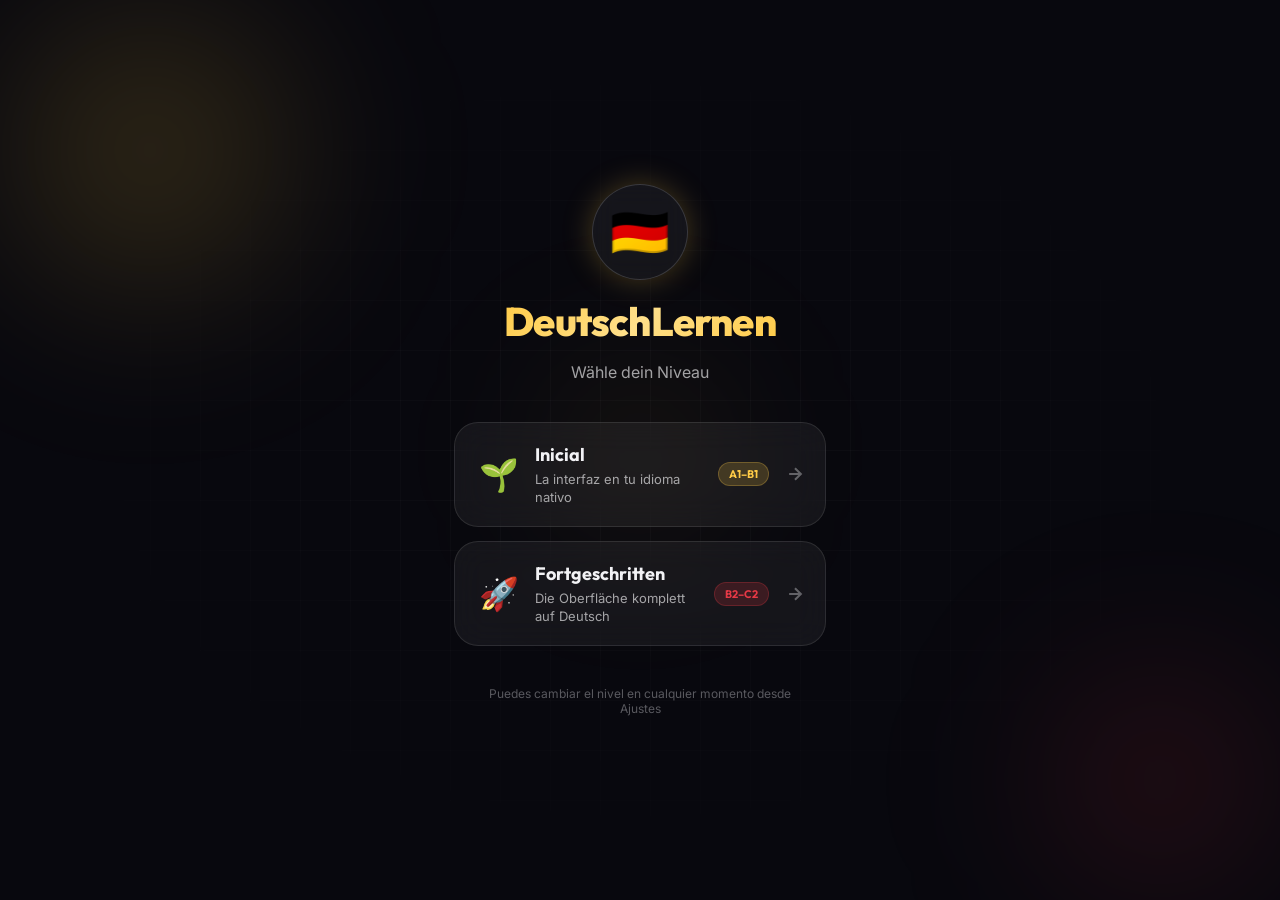
==== deutsch-lernen/index.html @ a050d306 "feat: AI images for verbs (Pollinations flux-schnell), Unsplash built-in key, shimmer skeleton, smar" ====
<!DOCTYPE html>
<html lang="de">
<head>
  <meta charset="UTF-8" />
  <meta name="viewport" content="width=device-width, initial-scale=1.0, viewport-fit=cover" />
  <meta name="description" content="DeutschLernen — Aprende alemán con IA, imágenes reales y pronunciación nativa" />
  <meta name="theme-color" content="#0A0A0F" />
  <meta name="mobile-web-app-capable" content="yes" />
  <meta name="apple-mobile-web-app-capable" content="yes" />
  <meta name="apple-mobile-web-app-status-bar-style" content="black-translucent" />
  <title>DeutschLernen 🇩🇪</title>

  <!-- Google Fonts -->
  <link rel="preconnect" href="https://fonts.googleapis.com" />
  <link rel="preconnect" href="https://fonts.gstatic.com" crossorigin />
  <link href="https://fonts.googleapis.com/css2?family=Outfit:wght@300;400;500;600;700;800;900&family=Inter:wght@300;400;500;600&display=swap" rel="stylesheet" />

  <!-- Styles -->
  <link rel="stylesheet" href="styles/main.css" />
  <link rel="stylesheet" href="styles/search.css" />
  <link rel="stylesheet" href="styles/cards.css" />
  <link rel="stylesheet" href="styles/settings.css" />
  <link rel="stylesheet" href="styles/extras.css" />
</head>
<body>
<div id="app">

  <!-- ══════════════════════════════════════ ONBOARDING ══════════════════════════════════════ -->
  <div id="onboarding" class="onboarding" role="main" aria-label="Level selection">
    <div class="onboarding__bg">
      <div class="onboarding__blob onboarding__blob--1"></div>
      <div class="onboarding__blob onboarding__blob--2"></div>
      <div class="onboarding__blob onboarding__blob--3"></div>
      <div class="onboarding__grid"></div>
    </div>
    <div class="onboarding__content">
      <div class="onboarding__logo">
        <div class="onboarding__flag-ring">
          <span class="onboarding__flag" aria-hidden="true">🇩🇪</span>
        </div>
        <h1 class="onboarding__title">DeutschLernen</h1>
        <p class="onboarding__subtitle" id="onboarding-subtitle">Wähle dein Niveau</p>
      </div>

      <div class="onboarding__levels">
        <button id="level-initial" class="level-card" data-level="initial" aria-label="Initial level">
          <div class="level-card__glow"></div>
          <div class="level-card__icon" aria-hidden="true">🌱</div>
          <div class="level-card__body">
            <h2 class="level-card__title" id="level-initial-title">Inicial</h2>
            <p class="level-card__desc" id="level-initial-desc">La interfaz en tu idioma nativo</p>
          </div>
          <div class="level-card__badge">A1–B1</div>
          <div class="level-card__arrow" aria-hidden="true">
            <svg viewBox="0 0 24 24" fill="none" stroke="currentColor" stroke-width="2.5"><path d="M5 12h14M12 5l7 7-7 7"/></svg>
          </div>
        </button>

        <button id="level-advanced" class="level-card level-card--advanced" data-level="advanced" aria-label="Advanced level">
          <div class="level-card__glow level-card__glow--red"></div>
          <div class="level-card__icon" aria-hidden="true">🚀</div>
          <div class="level-card__body">
            <h2 class="level-card__title" id="level-advanced-title">Fortgeschritten</h2>
            <p class="level-card__desc" id="level-advanced-desc">Die Oberfläche komplett auf Deutsch</p>
          </div>
          <div class="level-card__badge level-card__badge--red">B2–C2</div>
          <div class="level-card__arrow" aria-hidden="true">
            <svg viewBox="0 0 24 24" fill="none" stroke="currentColor" stroke-width="2.5"><path d="M5 12h14M12 5l7 7-7 7"/></svg>
          </div>
        </button>
      </div>

      <p class="onboarding__note" id="onboarding-note">Puedes cambiar el nivel en cualquier momento desde Ajustes</p>
    </div>
  </div>

  <!-- ══════════════════════════════════════ MAIN APP ══════════════════════════════════════ -->
  <div id="main-app" class="main-app hidden">

    <!-- VIEWS -->
    <main id="views" class="views">

      <!-- ─────────── SEARCH VIEW ─────────── -->
      <section id="view-search" class="view view--search active" aria-label="Search">

        <div class="search-header">
          <div class="search-topbar">
            <div class="search-brand">
              <span aria-hidden="true">🇩🇪</span>
              <span class="search-brand__name">DeutschLernen</span>
            </div>
          </div>
          <div class="search-bar-row">
            <div class="search-bar" role="search">
              <svg class="search-bar__icon" viewBox="0 0 24 24" fill="none" stroke="currentColor" stroke-width="2" aria-hidden="true">
                <circle cx="11" cy="11" r="8"/><path d="m21 21-4.35-4.35"/>
              </svg>
              <input
                type="search"
                id="search-input"
                class="search-bar__input"
                placeholder="Buscar palabra..."
                autocomplete="off"
                autocorrect="off"
                spellcheck="false"
                enterkeyhint="search"
                aria-label="Search word in German or your language"
              />
              <button id="search-clear" class="search-bar__clear hidden" aria-label="Clear search">
                <svg viewBox="0 0 24 24" fill="none" stroke="currentColor" stroke-width="2.5" aria-hidden="true">
                  <line x1="18" y1="6" x2="6" y2="18"/><line x1="6" y1="6" x2="18" y2="18"/>
                </svg>
              </button>
            </div>
            <button id="search-submit" class="search-submit" aria-label="Search">
              <svg viewBox="0 0 24 24" fill="none" stroke="currentColor" stroke-width="2.5" aria-hidden="true">
                <path d="M5 12h14M12 5l7 7-7 7"/>
              </svg>
            </button>
          </div>
        </div>

        <!-- Empty state -->
        <div id="search-empty" class="search-empty">
          <div class="search-empty__visual" aria-hidden="true">
            <div class="search-empty__ring search-empty__ring--1"></div>
            <div class="search-empty__ring search-empty__ring--2"></div>
            <span class="search-empty__icon">🔍</span>
          </div>
          <p class="search-empty__text" id="search-empty-text">Busca una palabra en alemán o en tu idioma</p>
          <p class="search-empty__hint" id="search-empty-hint">El sistema detecta el idioma automáticamente</p>
          <div class="search-suggestions" role="list" id="search-suggestions-container">
            <span class="search-suggestion" data-word="Hund" role="listitem" tabindex="0">Hund</span>
            <span class="search-suggestion" data-word="Haus" role="listitem" tabindex="0">Haus</span>
            <span class="search-suggestion" data-word="Wasser" role="listitem" tabindex="0">Wasser</span>
            <span class="search-suggestion" data-word="schön" role="listitem" tabindex="0">schön</span>
            <span class="search-suggestion" data-word="lieben" role="listitem" tabindex="0">lieben</span>
            <span class="search-suggestion" data-word="perro" role="listitem" tabindex="0">perro</span>
            <span class="search-suggestion" data-word="casa" role="listitem" tabindex="0">casa</span>
          </div>
        </div>

        <!-- Loading -->
        <div id="search-loading" class="search-loading hidden" aria-live="polite" aria-label="Loading">
          <div class="loader" aria-hidden="true">
            <div class="loader__dot"></div>
            <div class="loader__dot"></div>
            <div class="loader__dot"></div>
          </div>
          <p class="search-loading__text" id="search-loading-text">Buscando...</p>
        </div>

        <!-- Result -->
        <div id="search-result" class="search-result hidden" aria-live="polite">

          <div class="result-image-container">
            <img id="result-image" class="result-image" src="" alt="" />
            <div class="result-image-overlay"></div>
            <div class="result-image-placeholder" id="result-image-placeholder" aria-hidden="true">
              <span class="result-image-placeholder__icon">🖼️</span>
              <span class="result-image-placeholder__label" id="result-image-placeholder-label">Loading…</span>
            </div>
          </div>

          <div class="result-body">
            <div class="result-header">
              <div class="result-word-row">
                <div class="result-word-group">
                  <span id="result-article" class="result-article"></span>
                  <h2 id="result-word" class="result-word"></h2>
                  <span id="result-plural" class="result-plural"></span>
                </div>
                <button id="result-listen" class="listen-btn" aria-label="Listen to pronunciation">
                  <svg viewBox="0 0 24 24" fill="none" stroke="currentColor" stroke-width="2" aria-hidden="true">
                    <path d="M11 5 6 9H2v6h4l5 4V5z"/>
                    <path d="M19.07 4.93a10 10 0 0 1 0 14.14"/>
                    <path d="M15.54 8.46a5 5 0 0 1 0 7.07"/>
                  </svg>
                </button>
              </div>
              <div class="result-meta">
                <span id="result-pos" class="result-pos-badge"></span>
                <span id="result-ipa" class="result-ipa"></span>
              </div>
              <p id="result-translation" class="result-translation"></p>
            </div>

            <div class="result-synonyms-section">
              <h3 class="result-section-label" id="synonyms-label">Sinónimos</h3>
              <div id="result-synonyms" class="result-synonyms" role="list"></div>
            </div>

            <div class="result-tabs">
              <div class="tabs-nav" role="tablist" aria-label="Word details">
                <button class="tab-btn active" data-tab="examples" role="tab" id="tab-btn-examples" aria-selected="true" aria-controls="tab-panel-examples">
                  <span id="tab-examples-label">Ejemplos</span>
                </button>
                <button class="tab-btn" data-tab="grammar" role="tab" id="tab-btn-grammar" aria-selected="false" aria-controls="tab-panel-grammar">
                  <span id="tab-grammar-label">Gramática</span>
                </button>
              </div>
              <div class="tabs-content">
                <div class="tab-panel active" id="tab-panel-examples" role="tabpanel" aria-labelledby="tab-btn-examples">
                  <ul id="examples-list" class="examples-list"></ul>
                </div>
                <div class="tab-panel" id="tab-panel-grammar" role="tabpanel" aria-labelledby="tab-btn-grammar">
                  <div id="grammar-info" class="grammar-info"></div>
                </div>
              </div>
            </div>
          </div>
        </div>

        <!-- Error -->
        <div id="search-error" class="search-error hidden" role="alert">
          <div class="search-error__icon" aria-hidden="true">⚠️</div>
          <p class="search-error__title" id="search-error-title">Error al buscar</p>
          <p class="search-error__text" id="search-error-text">Verifica tu Gemini API Key en Ajustes</p>
          <button id="search-error-settings" class="btn-secondary">
            <span id="go-settings-label">Ir a Ajustes</span>
          </button>
        </div>

      </section>

      <!-- ─────────── CARDS VIEW ─────────── -->
      <section id="view-cards" class="view view--cards" aria-label="Flashcard game">

        <div class="cards-header">
          <h2 class="cards-title" id="cards-title">Kartenspiel</h2>
        </div>

        <!-- Loading -->
        <div id="cards-loading" class="cards-loading hidden" aria-live="polite">
          <div class="loader" aria-hidden="true">
            <div class="loader__dot"></div>
            <div class="loader__dot"></div>
            <div class="loader__dot"></div>
          </div>
          <p id="cards-loading-text">Karten werden geladen...</p>
        </div>

        <!-- Error -->
        <div id="cards-error" class="cards-error hidden" role="alert">
          <div class="cards-error__icon" aria-hidden="true">⚠️</div>
          <p id="cards-error-text">Fehler beim Laden</p>
          <button id="cards-retry-btn" class="btn-primary">
            <span id="cards-retry-label">Wiederholen</span>
          </button>
        </div>

        <!-- Category picker (shown when no game active) -->
        <div id="cards-start" class="cards-start">
          <p class="cards-start__text" id="cards-start-text">Wähle eine Kategorie</p>
          <div class="category-grid" id="category-grid" role="list">
            <button class="cat-pill" data-category="animals" role="listitem">🐾<span>Tiere</span></button>
            <button class="cat-pill" data-category="food" role="listitem">🍎<span>Essen</span></button>
            <button class="cat-pill" data-category="colors" role="listitem">🎨<span>Farben</span></button>
            <button class="cat-pill" data-category="nature" role="listitem">🌿<span>Natur</span></button>
            <button class="cat-pill" data-category="household" role="listitem">🏠<span>Haushalt</span></button>
            <button class="cat-pill" data-category="body" role="listitem">💪<span>Körper</span></button>
            <button class="cat-pill" data-category="transport" role="listitem">🚗<span>Verkehr</span></button>
            <button class="cat-pill" data-category="emotions" role="listitem">❤️<span>Gefühle</span></button>
            <button class="cat-pill" data-category="travel" role="listitem">✈️<span>Reisen</span></button>
            <button class="cat-pill" data-category="work" role="listitem">💼<span>Arbeit</span></button>
          </div>
        </div>

        <!-- Game area -->
        <div id="cards-game" class="cards-game hidden">
          <div class="cards-progress">
            <span id="cards-counter" class="cards-counter">1 / 10</span>
            <div class="cards-progress-track" role="progressbar" aria-valuemin="0" aria-valuemax="100" aria-valuenow="10">
              <div id="cards-progress-fill" class="cards-progress-fill" style="width: 10%"></div>
            </div>
          </div>

          <div class="card-viewport" id="card-viewport"
               role="button"
               tabindex="0"
               aria-label="Flashcard — tap to flip"
               aria-live="polite">
            <div class="card-scene" id="card-scene">
              <div class="flip-card" id="flip-card">
                <!-- Front: image -->
                <div class="flip-card__front" aria-hidden="true">
                  <img id="card-image" class="card-image" src="" alt="Flashcard image" />
                  <div class="card-image-overlay"></div>
                  <div class="card-tap-hint" id="card-hint">
                    <svg viewBox="0 0 24 24" fill="none" stroke="currentColor" stroke-width="2" aria-hidden="true">
                      <path d="M8 3H5a2 2 0 0 0-2 2v3m18 0V5a2 2 0 0 0-2-2h-3m0 18h3a2 2 0 0 0 2-2v-3M3 16v3a2 2 0 0 0 2 2h3"/>
                    </svg>
                    <span id="card-hint-text">Toca para ver</span>
                  </div>
                </div>
                <!-- Back: word -->
                <div class="flip-card__back">
                  <div class="card-back-content">
                    <div class="card-back-word-group">
                      <span id="card-article" class="card-back-article"></span>
                      <h3 id="card-word" class="card-back-word"></h3>
                    </div>
                    <p id="card-native" class="card-back-native"></p>
                    <button id="card-listen" class="card-listen-btn" aria-label="Listen to pronunciation">
                      <svg viewBox="0 0 24 24" fill="none" stroke="currentColor" stroke-width="2" aria-hidden="true">
                        <path d="M11 5 6 9H2v6h4l5 4V5z"/>
                        <path d="M19.07 4.93a10 10 0 0 1 0 14.14"/>
                        <path d="M15.54 8.46a5 5 0 0 1 0 7.07"/>
                      </svg>
                      <span id="card-listen-label">Aussprache</span>
                    </button>
                  </div>
                </div>
              </div>
            </div>
          </div>

          <p class="cards-swipe-hint" id="swipe-hint">
            <span aria-hidden="true">←</span>
            <span id="swipe-hint-text">Desliza o usa las flechas para pasar</span>
            <span aria-hidden="true">→</span>
          </p>

          <div class="cards-nav-row">
            <button id="card-prev" class="card-nav-btn" aria-label="Previous card">
              <svg viewBox="0 0 24 24" fill="none" stroke="currentColor" stroke-width="2.5" aria-hidden="true">
                <path d="M19 12H5M12 19l-7-7 7-7"/>
              </svg>
            </button>
            <button id="card-flip-btn" class="card-flip-manual-btn" aria-label="Flip card">
              <span id="card-flip-label">Umdrehen</span>
            </button>
            <button id="card-next" class="card-nav-btn" aria-label="Next card">
              <svg viewBox="0 0 24 24" fill="none" stroke="currentColor" stroke-width="2.5" aria-hidden="true">
                <path d="M5 12h14M12 5l7 7-7 7"/>
              </svg>
            </button>
          </div>
        </div>

        <!-- Completed -->
        <div id="cards-complete" class="cards-complete hidden" aria-live="polite">
          <div class="cards-complete__emoji" aria-hidden="true">🎉</div>
          <h3 id="cards-complete-title" class="cards-complete__title">¡Completado!</h3>
          <p id="cards-complete-text" class="cards-complete__text">Has visto todas las tarjetas</p>
          <button id="cards-again-btn" class="btn-primary">
            <span id="cards-again-label">Jugar de nuevo</span>
          </button>
        </div>

      </section>

      <!-- ─────────── SETTINGS VIEW ─────────── -->
      <section id="view-settings" class="view view--settings" aria-label="Settings">
        <div class="settings-container">

          <div class="settings-hero">
            <span class="settings-hero__flag" aria-hidden="true">🇩🇪</span>
            <h2 class="settings-title" id="settings-title">Einstellungen</h2>
          </div>

          <!-- Level -->
          <div class="settings-card">
            <h3 class="settings-card__title" id="settings-level-title">
              <span aria-hidden="true">🎯</span> Nivel de Dificultad
            </h3>
            <div class="settings-level-toggle" role="group" aria-label="Difficulty level">
              <button class="level-toggle-btn active" id="toggle-initial" data-level="initial" aria-pressed="true">
                <span aria-hidden="true">🌱</span>
                <span id="toggle-initial-label">Inicial</span>
              </button>
              <div class="level-toggle-divider" aria-hidden="true"></div>
              <button class="level-toggle-btn" id="toggle-advanced" data-level="advanced" aria-pressed="false">
                <span aria-hidden="true">🚀</span>
                <span id="toggle-advanced-label">Avanzado</span>
              </button>
            </div>
          </div>

          <!-- API Keys -->
          <div class="settings-card">
            <h3 class="settings-card__title" id="settings-api-title">
              <span aria-hidden="true">🔑</span> API Keys
            </h3>
            <p class="settings-card__desc" id="settings-api-desc">
              Las API keys se guardan solo en tu dispositivo (localStorage).
            </p>

            <div class="settings-field">
              <label class="settings-label" for="gemini-key" id="gemini-key-label">Gemini API Key</label>
              <div class="settings-input-row">
                <input type="password" id="gemini-key" class="settings-input" placeholder="AIza..." autocomplete="off" />
                <button class="settings-eye-btn" data-target="gemini-key" aria-label="Toggle visibility">
                  <svg class="eye-open" viewBox="0 0 24 24" fill="none" stroke="currentColor" stroke-width="2" aria-hidden="true">
                    <path d="M1 12s4-8 11-8 11 8 11 8-4 8-11 8-11-8-11-8z"/>
                    <circle cx="12" cy="12" r="3"/>
                  </svg>
                  <svg class="eye-closed hidden" viewBox="0 0 24 24" fill="none" stroke="currentColor" stroke-width="2" aria-hidden="true">
                    <path d="M17.94 17.94A10.07 10.07 0 0 1 12 20c-7 0-11-8-11-8a18.45 18.45 0 0 1 5.06-5.94M9.9 4.24A9.12 9.12 0 0 1 12 4c7 0 11 8 11 8a18.5 18.5 0 0 1-2.16 3.19m-6.72-1.07a3 3 0 1 1-4.24-4.24"/>
                    <line x1="1" y1="1" x2="23" y2="23"/>
                  </svg>
                </button>
              </div>
              <a href="https://aistudio.google.com/apikey" target="_blank" rel="noopener noreferrer" class="settings-link" id="gemini-link">
                <svg viewBox="0 0 24 24" fill="none" stroke="currentColor" stroke-width="2" aria-hidden="true"><path d="M18 13v6a2 2 0 0 1-2 2H5a2 2 0 0 1-2-2V8a2 2 0 0 1 2-2h6"/><polyline points="15 3 21 3 21 9"/><line x1="10" y1="14" x2="21" y2="3"/></svg>
                <span id="gemini-link-text">Obtener Gemini API Key gratis</span>
              </a>
            </div>

            <div class="settings-field">
              <label class="settings-label" for="unsplash-key" id="unsplash-key-label">Unsplash Access Key</label>
              <div class="settings-input-row">
                <input type="password" id="unsplash-key" class="settings-input" placeholder="Access Key..." autocomplete="off" />
                <button class="settings-eye-btn" data-target="unsplash-key" aria-label="Toggle visibility">
                  <svg class="eye-open" viewBox="0 0 24 24" fill="none" stroke="currentColor" stroke-width="2" aria-hidden="true">
                    <path d="M1 12s4-8 11-8 11 8 11 8-4 8-11 8-11-8-11-8z"/>
                    <circle cx="12" cy="12" r="3"/>
                  </svg>
                  <svg class="eye-closed hidden" viewBox="0 0 24 24" fill="none" stroke="currentColor" stroke-width="2" aria-hidden="true">
                    <path d="M17.94 17.94A10.07 10.07 0 0 1 12 20c-7 0-11-8-11-8a18.45 18.45 0 0 1 5.06-5.94M9.9 4.24A9.12 9.12 0 0 1 12 4c7 0 11 8 11 8a18.5 18.5 0 0 1-2.16 3.19m-6.72-1.07a3 3 0 1 1-4.24-4.24"/>
                    <line x1="1" y1="1" x2="23" y2="23"/>
                  </svg>
                </button>
              </div>
              <a href="https://unsplash.com/developers" target="_blank" rel="noopener noreferrer" class="settings-link" id="unsplash-link">
                <svg viewBox="0 0 24 24" fill="none" stroke="currentColor" stroke-width="2" aria-hidden="true"><path d="M18 13v6a2 2 0 0 1-2 2H5a2 2 0 0 1-2-2V8a2 2 0 0 1 2-2h6"/><polyline points="15 3 21 3 21 9"/><line x1="10" y1="14" x2="21" y2="3"/></svg>
                <span id="unsplash-link-text">Obtener Unsplash Access Key gratis</span>
              </a>
            </div>

            <button id="save-keys" class="btn-primary settings-save-btn">
              <svg viewBox="0 0 24 24" fill="none" stroke="currentColor" stroke-width="2.5" aria-hidden="true">
                <path d="M19 21H5a2 2 0 0 1-2-2V5a2 2 0 0 1 2-2h11l5 5v11a2 2 0 0 1-2 2z"/>
                <polyline points="17 21 17 13 7 13 7 21"/>
                <polyline points="7 3 7 8 15 8"/>
              </svg>
              <span id="save-keys-label">Guardar Keys</span>
            </button>

            <div id="save-feedback" class="save-feedback hidden" role="status" aria-live="polite">
              <svg viewBox="0 0 24 24" fill="none" stroke="currentColor" stroke-width="2.5" aria-hidden="true">
                <path d="M20 6 9 17l-5-5"/>
              </svg>
              <span id="save-feedback-text">¡Keys guardadas correctamente!</span>
            </div>
          </div>

          <!-- Speech -->
          <div class="settings-card">
            <h3 class="settings-card__title" id="settings-speech-title">
              <span aria-hidden="true">🔊</span> Pronunciación
            </h3>
            <div class="settings-field">
              <label class="settings-label" for="speech-rate" id="speech-rate-label">Velocidad de pronunciación</label>
              <div class="settings-slider-row">
                <span aria-hidden="true">🐢</span>
                <input type="range" id="speech-rate" class="settings-slider"
                       min="0.5" max="1.5" step="0.1" value="0.9"
                       aria-label="Speech rate" aria-valuemin="0.5" aria-valuemax="1.5" />
                <span aria-hidden="true">🐇</span>
              </div>
              <div class="settings-slider-labels" aria-hidden="true">
                <span>Lento</span>
                <span id="speech-rate-value">0.9×</span>
                <span>Rápido</span>
              </div>
            </div>
          </div>

          <!-- About -->
          <div class="settings-card settings-card--about">
            <div class="settings-about">
              <p class="settings-about__name">DeutschLernen</p>
              <p class="settings-about__version">v1.0.0</p>
              <p class="settings-about__desc" id="settings-about-desc">
                Aprende alemán con inteligencia artificial, imágenes reales y pronunciación nativa.
              </p>
              <div class="settings-about__techs">
                <span class="tech-badge">Gemini AI</span>
                <span class="tech-badge">Unsplash</span>
                <span class="tech-badge">Web Speech API</span>
              </div>
            </div>
          </div>

        </div>
      </section>

      <!-- ─────────── HISTORY VIEW ─────────── -->
      <section id="view-history" class="view view--history" aria-label="Search history">
        <div class="extras-header">
          <h2 class="extras-title" id="history-title">Historial</h2>
          <button id="history-clear-btn" class="icon-btn" aria-label="Clear history" title="Limpiar historial">
            <svg viewBox="0 0 24 24" fill="none" stroke="currentColor" stroke-width="2" aria-hidden="true">
              <polyline points="3 6 5 6 21 6"/><path d="M19 6l-1 14a2 2 0 0 1-2 2H8a2 2 0 0 1-2-2L5 6"/>
              <path d="M10 11v6M14 11v6"/><path d="M9 6V4a1 1 0 0 1 1-1h4a1 1 0 0 1 1 1v2"/>
            </svg>
          </button>
        </div>

        <!-- Empty state -->
        <div id="history-empty" class="history-empty">
          <div class="history-empty__icon" aria-hidden="true">🕐</div>
          <p class="history-empty__text" id="history-empty-text">Tus búsquedas aparecerán aquí</p>
          <p class="history-empty__hint" id="history-empty-hint">Empieza buscando una palabra en alemán</p>
        </div>

        <!-- History list -->
        <ul id="history-list" class="history-list" aria-label="Search history"></ul>
      </section>

      <!-- ─────────── GRAMMAR VIEW (JS-rendered) ─────────── -->
      <section id="view-grammar" class="view view--grammar" aria-label="German grammar rules">
        <div class="extras-header">
          <h2 class="extras-title" id="grammar-view-title">Grammatik</h2>
        </div>
        <div class="grammar-tabs" role="tablist" aria-label="Grammar sections" id="grammar-tabs-bar"></div>
        <div id="grammar-content" class="grammar-content-wrap"></div>
      </section>

    </main>

    <!-- BOTTOM NAV -->
    <nav id="nav-bar" class="nav-bar" aria-label="Main navigation">
      <button class="nav-item active" data-view="search" id="nav-search" aria-label="Search" aria-current="page">
        <div class="nav-item__indicator" aria-hidden="true"></div>
        <svg class="nav-item__icon" viewBox="0 0 24 24" fill="none" stroke="currentColor" stroke-width="2" aria-hidden="true">
          <circle cx="11" cy="11" r="8"/><path d="m21 21-4.35-4.35"/>
        </svg>
        <span class="nav-item__label" id="nav-search-label">Suche</span>
      </button>
      <button class="nav-item" data-view="cards" id="nav-cards" aria-label="Flashcards">
        <div class="nav-item__indicator" aria-hidden="true"></div>
        <svg class="nav-item__icon" viewBox="0 0 24 24" fill="none" stroke="currentColor" stroke-width="2" aria-hidden="true">
          <rect x="2" y="7" width="16" height="13" rx="2"/>
          <path d="M6 7V5a2 2 0 0 1 2-2h12a2 2 0 0 1 2 2v13a2 2 0 0 1-2 2h-2"/>
        </svg>
        <span class="nav-item__label" id="nav-cards-label">Karten</span>
      </button>
      <button class="nav-item" data-view="history" id="nav-history" aria-label="History">
        <div class="nav-item__indicator" aria-hidden="true"></div>
        <svg class="nav-item__icon" viewBox="0 0 24 24" fill="none" stroke="currentColor" stroke-width="2" aria-hidden="true">
          <circle cx="12" cy="12" r="10"/>
          <polyline points="12 6 12 12 16 14"/>
        </svg>
        <span class="nav-item__label" id="nav-history-label">Historial</span>
      </button>
      <button class="nav-item" data-view="grammar" id="nav-grammar" aria-label="Grammar">
        <div class="nav-item__indicator" aria-hidden="true"></div>
        <svg class="nav-item__icon" viewBox="0 0 24 24" fill="none" stroke="currentColor" stroke-width="2" aria-hidden="true">
          <path d="M4 19.5A2.5 2.5 0 0 1 6.5 17H20"/>
          <path d="M6.5 2H20v20H6.5A2.5 2.5 0 0 1 4 19.5v-15A2.5 2.5 0 0 1 6.5 2z"/>
        </svg>
        <span class="nav-item__label" id="nav-grammar-label">Gramática</span>
      </button>
      <button class="nav-item" data-view="settings" id="nav-settings" aria-label="Settings">
        <div class="nav-item__indicator" aria-hidden="true"></div>
        <svg class="nav-item__icon" viewBox="0 0 24 24" fill="none" stroke="currentColor" stroke-width="2" aria-hidden="true">
          <path d="M12.22 2h-.44a2 2 0 0 0-2 2v.18a2 2 0 0 1-1 1.73l-.43.25a2 2 0 0 1-2 0l-.15-.08a2 2 0 0 0-2.73.73l-.22.38a2 2 0 0 0 .73 2.73l.15.1a2 2 0 0 1 1 1.72v.51a2 2 0 0 1-1 1.74l-.15.09a2 2 0 0 0-.73 2.73l.22.38a2 2 0 0 0 2.73.73l.15-.08a2 2 0 0 1 2 0l.43.25a2 2 0 0 1 1 1.73V20a2 2 0 0 0 2 2h.44a2 2 0 0 0 2-2v-.18a2 2 0 0 1 1-1.73l.43-.25a2 2 0 0 1 2 0l.15.08a2 2 0 0 0 2.73-.73l.22-.39a2 2 0 0 0-.73-2.73l-.15-.08a2 2 0 0 1-1-1.74v-.5a2 2 0 0 1 1-1.74l.15-.09a2 2 0 0 0 .73-2.73l-.22-.38a2 2 0 0 0-2.73-.73l-.15.08a2 2 0 0 1-2 0l-.43-.25a2 2 0 0 1-1-1.73V4a2 2 0 0 0-2-2z"/>
          <circle cx="12" cy="12" r="3"/>
        </svg>
        <span class="nav-item__label" id="nav-settings-label">Optionen</span>
      </button>
    </nav>

  </div>
</div>

<script type="module" src="scripts/app.js"></script>
</body>
</html>
---- deutsch-lernen/styles/main.css ----
/* ═══════════════════════════════════════════════════════════════════
   DEUTSCHLERNEN — MAIN DESIGN SYSTEM
   Design tokens · Reset · Layout · Utilities · Animations · Global
═══════════════════════════════════════════════════════════════════ */

/* ── Google Fonts already loaded via <link> ── */

/* ─── DESIGN TOKENS ─── */
:root {
  /* Colors */
  --c-bg:          #08080E;
  --c-bg-2:        #101018;
  --c-bg-3:        #181826;
  --c-surface:     rgba(255, 255, 255, 0.055);
  --c-surface-2:   rgba(255, 255, 255, 0.09);
  --c-border:      rgba(255, 255, 255, 0.10);
  --c-border-2:    rgba(255, 255, 255, 0.16);

  --c-gold:        #FFCB47;
  --c-gold-dim:    rgba(255, 203, 71, 0.18);
  --c-gold-glow:   rgba(255, 203, 71, 0.35);
  --c-red:         #E63946;
  --c-red-dim:     rgba(230, 57, 70, 0.18);

  --c-text:        #F2F2F5;
  --c-text-2:      rgba(242, 242, 245, 0.65);
  --c-text-3:      rgba(242, 242, 245, 0.35);

  --c-success:     #4ADE80;
  --c-warning:     #FBBF24;

  /* Typography */
  --f-heading: 'Outfit', system-ui, sans-serif;
  --f-body:    'Inter', system-ui, sans-serif;

  /* Radius */
  --r-xs:  6px;
  --r-sm:  10px;
  --r-md:  16px;
  --r-lg:  24px;
  --r-xl:  32px;
  --r-2xl: 48px;
  --r-full: 999px;

  /* Shadows */
  --shadow-sm: 0 2px 12px rgba(0,0,0,0.4);
  --shadow-md: 0 8px 32px rgba(0,0,0,0.5);
  --shadow-lg: 0 20px 60px rgba(0,0,0,0.6);
  --shadow-gold: 0 0 30px rgba(255, 203, 71, 0.25);
  --shadow-red:  0 0 30px rgba(230, 57, 70, 0.25);

  /* Timing */
  --ease-out:   cubic-bezier(0.25, 0.46, 0.45, 0.94);
  --ease-in:    cubic-bezier(0.55, 0.06, 0.68, 0.19);
  --ease-spring: cubic-bezier(0.34, 1.56, 0.64, 1);

  /* Layout */
  --nav-height: 78px;
  --safe-bottom: env(safe-area-inset-bottom, 0px);
}

/* ─── RESET ─── */
*, *::before, *::after { box-sizing: border-box; margin: 0; padding: 0; }
html { height: 100%; -webkit-text-size-adjust: 100%; scroll-behavior: smooth; }
body {
  height: 100%;
  font-family: var(--f-body);
  background: var(--c-bg);
  color: var(--c-text);
  overflow: hidden;
  -webkit-font-smoothing: antialiased;
  -moz-osx-font-smoothing: grayscale;
}
img { max-width: 100%; display: block; }
button { cursor: pointer; border: none; background: none; font: inherit; color: inherit; }
input, select { font: inherit; color: inherit; }
a { color: inherit; text-decoration: none; }
ul { list-style: none; }
svg { display: block; }

/* ─── APP SHELL ─── */
#app {
  height: 100%;
  position: relative;
  overflow: hidden;
}

/* ─── HIDDEN UTILITY ─── */
.hidden { display: none !important; }

/* ─── ONBOARDING SCREEN ─── */
.onboarding {
  position: fixed;
  inset: 0;
  display: flex;
  align-items: center;
  justify-content: center;
  z-index: 100;
  overflow: hidden;
  background: var(--c-bg);
}

.onboarding__bg {
  position: absolute;
  inset: 0;
  overflow: hidden;
}

.onboarding__grid {
  position: absolute;
  inset: 0;
  background-image:
    linear-gradient(rgba(255,255,255,0.025) 1px, transparent 1px),
    linear-gradient(90deg, rgba(255,255,255,0.025) 1px, transparent 1px);
  background-size: 50px 50px;
  mask-image: radial-gradient(ellipse at center, black 20%, transparent 70%);
}

.onboarding__blob {
  position: absolute;
  border-radius: 50%;
  filter: blur(80px);
  animation: blobFloat 8s ease-in-out infinite alternate;
}
.onboarding__blob--1 {
  width: 500px; height: 500px;
  background: radial-gradient(circle, rgba(255,203,71,0.22), transparent 60%);
  top: -100px; left: -100px;
  animation-delay: 0s;
}
.onboarding__blob--2 {
  width: 400px; height: 400px;
  background: radial-gradient(circle, rgba(230,57,70,0.18), transparent 60%);
  bottom: -80px; right: -80px;
  animation-delay: -3s;
}
.onboarding__blob--3 {
  width: 300px; height: 300px;
  background: radial-gradient(circle, rgba(255,203,71,0.12), transparent 60%);
  top: 50%; left: 50%;
  transform: translate(-50%, -50%);
  animation-delay: -6s;
}

@keyframes blobFloat {
  from { transform: translate(0, 0) scale(1); }
  to   { transform: translate(30px, 20px) scale(1.1); }
}

.onboarding__content {
  position: relative;
  z-index: 1;
  width: 100%;
  max-width: 420px;
  padding: 32px 24px;
  display: flex;
  flex-direction: column;
  align-items: center;
  gap: 40px;
  animation: fadeInUp 0.6s var(--ease-out) both;
}

@keyframes fadeInUp {
  from { opacity: 0; transform: translateY(24px); }
  to   { opacity: 1; transform: translateY(0); }
}

.onboarding__logo {
  text-align: center;
  display: flex;
  flex-direction: column;
  align-items: center;
  gap: 16px;
}

.onboarding__flag-ring {
  width: 96px; height: 96px;
  display: flex;
  align-items: center;
  justify-content: center;
  border-radius: 50%;
  background: var(--c-surface);
  border: 1.5px solid var(--c-border-2);
  backdrop-filter: blur(12px);
  box-shadow: var(--shadow-gold);
  animation: ringPulse 3s ease-in-out infinite;
}
@keyframes ringPulse {
  0%, 100% { box-shadow: var(--shadow-gold); }
  50% { box-shadow: 0 0 50px rgba(255,203,71,0.5); }
}

.onboarding__flag { font-size: 48px; line-height: 1; }

.onboarding__title {
  font-family: var(--f-heading);
  font-size: clamp(28px, 8vw, 40px);
  font-weight: 800;
  letter-spacing: -0.02em;
  background: linear-gradient(135deg, #FFCB47 0%, #FFE08A 50%, #FFCB47 100%);
  -webkit-background-clip: text;
  -webkit-text-fill-color: transparent;
  background-clip: text;
}

.onboarding__subtitle {
  font-size: 16px;
  color: var(--c-text-2);
  font-weight: 400;
}

.onboarding__levels {
  width: 100%;
  display: flex;
  flex-direction: column;
  gap: 14px;
}

.level-card {
  position: relative;
  width: 100%;
  display: flex;
  align-items: center;
  gap: 16px;
  padding: 20px 20px 20px 24px;
  border-radius: var(--r-lg);
  background: var(--c-surface);
  border: 1.5px solid var(--c-border);
  backdrop-filter: blur(16px);
  text-align: left;
  overflow: hidden;
  transition: transform 0.2s var(--ease-spring), border-color 0.2s ease, box-shadow 0.2s ease;
}
.level-card:hover {
  transform: translateY(-2px) scale(1.01);
  border-color: var(--c-gold);
  box-shadow: var(--shadow-gold);
}
.level-card:active { transform: scale(0.98); }
.level-card--advanced:hover {
  border-color: var(--c-red);
  box-shadow: var(--shadow-red);
}

.level-card__glow {
  position: absolute;
  inset: 0;
  background: radial-gradient(ellipse at left, var(--c-gold-dim), transparent 60%);
  pointer-events: none;
  opacity: 0;
  transition: opacity 0.3s ease;
}
.level-card__glow--red {
  background: radial-gradient(ellipse at left, var(--c-red-dim), transparent 60%);
}
.level-card:hover .level-card__glow { opacity: 1; }

.level-card__icon { font-size: 32px; flex-shrink: 0; }

.level-card__body { flex: 1; min-width: 0; }

.level-card__title {
  font-family: var(--f-heading);
  font-size: 18px;
  font-weight: 700;
  color: var(--c-text);
  margin-bottom: 4px;
}
.level-card__desc {
  font-size: 13px;
  color: var(--c-text-2);
  line-height: 1.4;
}

.level-card__badge {
  flex-shrink: 0;
  font-family: var(--f-heading);
  font-size: 11px;
  font-weight: 700;
  padding: 4px 10px;
  border-radius: var(--r-full);
  background: var(--c-gold-dim);
  color: var(--c-gold);
  border: 1px solid rgba(255,203,71,0.25);
}
.level-card__badge--red {
  background: var(--c-red-dim);
  color: var(--c-red);
  border-color: rgba(230,57,70,0.25);
}

.level-card__arrow {
  width: 20px; height: 20px;
  color: var(--c-text-3);
  flex-shrink: 0;
  transition: transform 0.2s ease, color 0.2s ease;
}
.level-card:hover .level-card__arrow {
  transform: translateX(4px);
  color: var(--c-gold);
}
.level-card--advanced:hover .level-card__arrow { color: var(--c-red); }

.onboarding__note {
  font-size: 12px;
  color: var(--c-text-3);
  text-align: center;
  padding: 0 16px;
}

/* ─── MAIN APP ─── */
.main-app {
  position: fixed;
  inset: 0;
  display: flex;
  flex-direction: column;
}

/* ─── VIEWS ─── */
.views {
  flex: 1;
  position: relative;
  overflow: hidden;
}

.view {
  position: absolute;
  inset: 0;
  bottom: var(--nav-height);
  overflow-y: auto;
  overflow-x: hidden;
  overscroll-behavior: contain;
  opacity: 0;
  transform: translateX(30px);
  pointer-events: none;
  transition: opacity 0.3s var(--ease-out), transform 0.3s var(--ease-out);
  scrollbar-width: thin;
  scrollbar-color: var(--c-border) transparent;
}
.view.active {
  opacity: 1;
  transform: translateX(0);
  pointer-events: all;
}
.view::-webkit-scrollbar { width: 4px; }
.view::-webkit-scrollbar-track { background: transparent; }
.view::-webkit-scrollbar-thumb { background: var(--c-border); border-radius: 4px; }

/* ─── BOTTOM NAV ─── */
.nav-bar {
  position: fixed;
  bottom: 0;
  left: 0;
  right: 0;
  height: calc(var(--nav-height) + var(--safe-bottom));
  padding-bottom: var(--safe-bottom);
  display: flex;
  align-items: flex-start;
  justify-content: space-around;
  background: rgba(8, 8, 14, 0.85);
  backdrop-filter: blur(20px) saturate(180%);
  -webkit-backdrop-filter: blur(20px) saturate(180%);
  border-top: 1px solid var(--c-border);
  z-index: 50;
}

.nav-item {
  position: relative;
  flex: 1;
  display: flex;
  flex-direction: column;
  align-items: center;
  justify-content: center;
  gap: 5px;
  padding: 12px 8px;
  color: var(--c-text-3);
  transition: color 0.25s ease;
  -webkit-tap-highlight-color: transparent;
}
.nav-item.active { color: var(--c-gold); }
.nav-item:hover { color: var(--c-text-2); }
.nav-item.active:hover { color: var(--c-gold); }

.nav-item__indicator {
  position: absolute;
  top: 0;
  left: 50%;
  transform: translateX(-50%) scaleX(0);
  width: 32px;
  height: 3px;
  background: var(--c-gold);
  border-radius: 0 0 var(--r-sm) var(--r-sm);
  transition: transform 0.3s var(--ease-spring);
}
.nav-item.active .nav-item__indicator { transform: translateX(-50%) scaleX(1); }

.nav-item__icon { width: 22px; height: 22px; transition: transform 0.3s var(--ease-spring); }
.nav-item.active .nav-item__icon { transform: translateY(-1px); }

.nav-item__label {
  font-family: var(--f-heading);
  font-size: 11px;
  font-weight: 600;
  letter-spacing: 0.02em;
}

/* ─── LOADER ─── */
.loader {
  display: flex;
  align-items: center;
  gap: 8px;
}
.loader__dot {
  width: 10px; height: 10px;
  border-radius: 50%;
  background: var(--c-gold);
  animation: dotPulse 1.2s ease-in-out infinite;
}
.loader__dot:nth-child(2) { animation-delay: 0.2s; background: rgba(255,203,71,0.7); }
.loader__dot:nth-child(3) { animation-delay: 0.4s; background: rgba(255,203,71,0.4); }

@keyframes dotPulse {
  0%, 80%, 100% { transform: scale(0.7); opacity: 0.5; }
  40% { transform: scale(1.2); opacity: 1; }
}

/* ─── BUTTONS ─── */
.btn-primary {
  display: inline-flex;
  align-items: center;
  gap: 8px;
  padding: 14px 28px;
  border-radius: var(--r-full);
  background: linear-gradient(135deg, var(--c-gold) 0%, #E6A800 100%);
  color: #1A0E00;
  font-family: var(--f-heading);
  font-size: 15px;
  font-weight: 700;
  letter-spacing: 0.01em;
  cursor: pointer;
  border: none;
  transition: transform 0.2s var(--ease-spring), box-shadow 0.2s ease, opacity 0.2s ease;
  box-shadow: 0 4px 20px rgba(255,203,71,0.35);
}
.btn-primary:hover {
  transform: translateY(-2px) scale(1.02);
  box-shadow: 0 8px 30px rgba(255,203,71,0.5);
}
.btn-primary:active { transform: scale(0.97); }

.btn-secondary {
  display: inline-flex;
  align-items: center;
  gap: 8px;
  padding: 12px 24px;
  border-radius: var(--r-full);
  background: var(--c-surface);
  color: var(--c-text-2);
  font-family: var(--f-heading);
  font-size: 14px;
  font-weight: 600;
  border: 1.5px solid var(--c-border);
  transition: background 0.2s ease, border-color 0.2s ease, color 0.2s ease, transform 0.2s ease;
}
.btn-secondary:hover {
  background: var(--c-surface-2);
  border-color: var(--c-border-2);
  color: var(--c-text);
  transform: translateY(-1px);
}

.icon-btn {
  width: 40px; height: 40px;
  display: flex;
  align-items: center;
  justify-content: center;
  border-radius: var(--r-sm);
  background: var(--c-surface);
  border: 1.5px solid var(--c-border);
  color: var(--c-text-2);
  transition: background 0.2s ease, color 0.2s ease, transform 0.2s var(--ease-spring);
}
.icon-btn:hover {
  background: var(--c-surface-2);
  color: var(--c-gold);
  transform: rotate(180deg);
}
.icon-btn svg { width: 18px; height: 18px; }

/* ─── LISTEN BUTTON ─── */
.listen-btn {
  display: flex;
  align-items: center;
  justify-content: center;
  width: 48px; height: 48px;
  border-radius: 50%;
  background: var(--c-gold-dim);
  border: 2px solid var(--c-gold);
  color: var(--c-gold);
  flex-shrink: 0;
  transition: transform 0.2s var(--ease-spring), box-shadow 0.2s ease, background 0.2s ease;
}
.listen-btn:hover {
  transform: scale(1.1);
  background: var(--c-gold);
  color: #1A0E00;
  box-shadow: var(--shadow-gold);
}
.listen-btn:active { transform: scale(0.95); }
.listen-btn.playing {
  animation: speakerPulse 1s ease-in-out infinite;
}
.listen-btn svg { width: 22px; height: 22px; }

@keyframes speakerPulse {
  0%, 100% { box-shadow: 0 0 0 0 rgba(255,203,71,0.4); }
  50% { box-shadow: 0 0 0 12px rgba(255,203,71,0); }
}
---- deutsch-lernen/styles/search.css ----
/* ═══════════════════════════════════════════════════════════
   SEARCH VIEW STYLES
═══════════════════════════════════════════════════════════ */

.view--search {
  display: flex;
  flex-direction: column;
  background: var(--c-bg);
}

/* ── Search Header ── */
.search-header {
  position: sticky;
  top: 0;
  z-index: 10;
  padding: 16px 16px 12px;
  background: rgba(8, 8, 14, 0.90);
  backdrop-filter: blur(20px);
  -webkit-backdrop-filter: blur(20px);
  border-bottom: 1px solid var(--c-border);
  flex-shrink: 0;
}

.search-topbar {
  display: flex;
  align-items: center;
  justify-content: space-between;
  margin-bottom: 12px;
}

.search-brand {
  display: flex;
  align-items: center;
  gap: 8px;
  font-size: 18px;
}
.search-brand__name {
  font-family: var(--f-heading);
  font-size: 18px;
  font-weight: 800;
  background: linear-gradient(90deg, var(--c-gold), #FFE08A);
  -webkit-background-clip: text;
  -webkit-text-fill-color: transparent;
  background-clip: text;
}

.search-bar-row {
  display: flex;
  gap: 10px;
  align-items: center;
}

.search-bar {
  flex: 1;
  position: relative;
  display: flex;
  align-items: center;
}

.search-bar__icon {
  position: absolute;
  left: 14px;
  width: 18px; height: 18px;
  color: var(--c-text-3);
  pointer-events: none;
  flex-shrink: 0;
}

.search-bar__input {
  width: 100%;
  padding: 13px 42px 13px 44px;
  border-radius: var(--r-full);
  background: var(--c-surface);
  border: 1.5px solid var(--c-border);
  color: var(--c-text);
  font-size: 15px;
  outline: none;
  transition: border-color 0.2s ease, background 0.2s ease, box-shadow 0.2s ease;
  -webkit-appearance: none;
  appearance: none;
}
.search-bar__input::placeholder { color: var(--c-text-3); }
.search-bar__input:focus {
  border-color: var(--c-gold);
  background: var(--c-surface-2);
  box-shadow: 0 0 0 3px var(--c-gold-dim);
}
/* Remove default search cancel button */
.search-bar__input::-webkit-search-cancel-button { -webkit-appearance: none; }

.search-bar__clear {
  position: absolute;
  right: 12px;
  width: 26px; height: 26px;
  display: flex;
  align-items: center;
  justify-content: center;
  border-radius: 50%;
  background: var(--c-surface-2);
  color: var(--c-text-3);
  transition: background 0.15s, color 0.15s;
}
.search-bar__clear:hover { background: var(--c-border); color: var(--c-text); }
.search-bar__clear svg { width: 14px; height: 14px; }

.search-submit {
  width: 48px; height: 48px;
  flex-shrink: 0;
  display: flex;
  align-items: center;
  justify-content: center;
  border-radius: 50%;
  background: linear-gradient(135deg, var(--c-gold), #E6A800);
  color: #1A0E00;
  transition: transform 0.2s var(--ease-spring), box-shadow 0.2s ease;
  box-shadow: 0 4px 16px rgba(255,203,71,0.3);
}
.search-submit:hover {
  transform: scale(1.08);
  box-shadow: 0 6px 24px rgba(255,203,71,0.45);
}
.search-submit:active { transform: scale(0.95); }
.search-submit svg { width: 20px; height: 20px; }

/* ── Empty State ── */
.search-empty {
  flex: 1;
  display: flex;
  flex-direction: column;
  align-items: center;
  justify-content: center;
  padding: 48px 24px;
  gap: 16px;
  animation: fadeIn 0.4s ease both;
}

@keyframes fadeIn {
  from { opacity: 0; }
  to   { opacity: 1; }
}

.search-empty__visual {
  position: relative;
  width: 100px; height: 100px;
  display: flex;
  align-items: center;
  justify-content: center;
  margin-bottom: 8px;
}
.search-empty__ring {
  position: absolute;
  border-radius: 50%;
  border: 1.5px solid var(--c-gold);
  opacity: 0;
  animation: ringExpand 3s ease-in-out infinite;
}
.search-empty__ring--1 { width: 60px; height: 60px; animation-delay: 0s; }
.search-empty__ring--2 { width: 90px; height: 90px; animation-delay: 0.5s; }

@keyframes ringExpand {
  0%   { transform: scale(0.5); opacity: 0.8; }
  100% { transform: scale(1.5); opacity: 0; }
}

.search-empty__icon { font-size: 42px; position: relative; z-index: 1; }

.search-empty__text {
  font-family: var(--f-heading);
  font-size: 17px;
  font-weight: 600;
  color: var(--c-text-2);
  text-align: center;
}
.search-empty__hint {
  font-size: 13px;
  color: var(--c-text-3);
  text-align: center;
}

.search-suggestions {
  display: flex;
  flex-wrap: wrap;
  gap: 8px;
  justify-content: center;
  margin-top: 8px;
}
.search-suggestion {
  padding: 8px 16px;
  border-radius: var(--r-full);
  background: var(--c-surface);
  border: 1.5px solid var(--c-border);
  font-size: 14px;
  font-weight: 500;
  color: var(--c-text-2);
  cursor: pointer;
  transition: background 0.15s, border-color 0.15s, color 0.15s, transform 0.15s var(--ease-spring);
  -webkit-tap-highlight-color: transparent;
}
.search-suggestion:hover {
  background: var(--c-gold-dim);
  border-color: var(--c-gold);
  color: var(--c-gold);
  transform: translateY(-2px);
}

/* ── Loading ── */
.search-loading {
  flex: 1;
  display: flex;
  flex-direction: column;
  align-items: center;
  justify-content: center;
  gap: 20px;
  padding: 48px;
}
.search-loading__text {
  font-family: var(--f-heading);
  font-size: 15px;
  font-weight: 500;
  color: var(--c-text-3);
  animation: textPulse 1.5s ease-in-out infinite;
}
@keyframes textPulse {
  0%, 100% { opacity: 0.5; }
  50% { opacity: 1; }
}

/* ── Error ── */
.search-error {
  flex: 1;
  display: flex;
  flex-direction: column;
  align-items: center;
  justify-content: center;
  padding: 48px 24px;
  gap: 12px;
  text-align: center;
  animation: fadeIn 0.3s ease both;
}
.search-error__icon { font-size: 40px; }
.search-error__title {
  font-family: var(--f-heading);
  font-size: 18px;
  font-weight: 700;
  color: var(--c-text);
}
.search-error__text {
  font-size: 14px;
  color: var(--c-text-3);
  margin-bottom: 8px;
}

/* ── Result ── */
.search-result {
  flex: 1;
  display: flex;
  flex-direction: column;
  animation: slideUp 0.4s var(--ease-out) both;
}
@keyframes slideUp {
  from { opacity: 0; transform: translateY(20px); }
  to   { opacity: 1; transform: translateY(0); }
}

.result-image-container {
  position: relative;
  width: 100%;
  aspect-ratio: 16/9;
  background: var(--c-bg-3);
  overflow: hidden;
  flex-shrink: 0;
}

/* Shimmer skeleton while AI image is generating */
.result-image-container::before {
  content: '';
  position: absolute;
  inset: 0;
  background: linear-gradient(
    90deg,
    var(--c-bg-3) 0%,
    var(--c-surface) 50%,
    var(--c-bg-3) 100%
  );
  background-size: 200% 100%;
  animation: shimmer 1.8s ease-in-out infinite;
  z-index: 0;
}
.result-image-container.img-loaded::before {
  display: none; /* hide shimmer once image is shown */
}

@keyframes shimmer {
  0%   { background-position: 200% 0; }
  100% { background-position: -200% 0; }
}

.result-image {
  width: 100%;
  height: 100%;
  object-fit: cover;
  transition: opacity 0.5s ease;
  position: relative;
  z-index: 1;
}
.result-image[src=""] { opacity: 0; }

.result-image-overlay {
  position: absolute;
  inset: 0;
  background: linear-gradient(
    to bottom,
    transparent 40%,
    rgba(8, 8, 14, 0.5) 70%,
    rgba(8, 8, 14, 0.95) 100%
  );
  z-index: 2;
}

.result-image-placeholder {
  position: absolute;
  inset: 0;
  display: flex;
  flex-direction: column;
  align-items: center;
  justify-content: center;
  gap: 8px;
  z-index: 1;
}

.result-image-placeholder__icon {
  font-size: 32px;
  opacity: 0.3;
}

.result-image-placeholder__label {
  font-size: 12px;
  color: var(--c-text-3);
  font-weight: 500;
  opacity: 0.6;
  animation: textPulse 1.5s ease-in-out infinite;
}

/* ── Result Body ── */
.result-body {
  padding: 0 20px 100px;
  display: flex;
  flex-direction: column;
  gap: 0;
}

.result-header {
  padding: 20px 0 16px;
  display: flex;
  flex-direction: column;
  gap: 8px;
  border-bottom: 1px solid var(--c-border);
  margin-bottom: 16px;
}

.result-word-row {
  display: flex;
  align-items: center;
  justify-content: space-between;
  gap: 12px;
}

.result-word-group {
  display: flex;
  align-items: baseline;
  gap: 8px;
  flex-wrap: wrap;
  flex: 1;
  min-width: 0;
}

.result-article {
  font-family: var(--f-heading);
  font-size: 18px;
  font-weight: 600;
  color: var(--c-gold);
  flex-shrink: 0;
}

.result-word {
  font-family: var(--f-heading);
  font-size: clamp(26px, 7vw, 36px);
  font-weight: 800;
  color: var(--c-text);
  letter-spacing: -0.02em;
  line-height: 1;
}

.result-plural {
  font-size: 14px;
  color: var(--c-text-3);
  font-style: italic;
}

.result-meta {
  display: flex;
  align-items: center;
  gap: 10px;
  flex-wrap: wrap;
}

.result-pos-badge {
  display: inline-block;
  padding: 3px 10px;
  border-radius: var(--r-full);
  background: var(--c-surface-2);
  border: 1px solid var(--c-border);
  font-size: 12px;
  font-weight: 600;
  color: var(--c-text-3);
  text-transform: capitalize;
  letter-spacing: 0.04em;
}

.result-ipa {
  font-size: 14px;
  color: var(--c-text-3);
  font-family: monospace;
}

.result-translation {
  font-size: 16px;
  color: var(--c-text-2);
  font-weight: 400;
  line-height: 1.5;
}

/* ── Synonyms ── */
.result-synonyms-section {
  margin-bottom: 20px;
}
.result-section-label {
  font-family: var(--f-heading);
  font-size: 12px;
  font-weight: 700;
  color: var(--c-text-3);
  text-transform: uppercase;
  letter-spacing: 0.08em;
  margin-bottom: 10px;
}

.result-synonyms {
  display: flex;
  flex-wrap: wrap;
  gap: 8px;
}
.synonym-chip {
  padding: 6px 14px;
  border-radius: var(--r-full);
  background: var(--c-surface);
  border: 1.5px solid var(--c-border);
  font-size: 13px;
  font-weight: 500;
  color: var(--c-text-2);
  cursor: pointer;
  transition: background 0.15s, border-color 0.15s, color 0.15s;
}
.synonym-chip:hover {
  background: var(--c-gold-dim);
  border-color: var(--c-gold);
  color: var(--c-gold);
}

/* ── Tabs ── */
.result-tabs {
  display: flex;
  flex-direction: column;
  gap: 0;
}

.tabs-nav {
  display: flex;
  gap: 0;
  border-bottom: 1.5px solid var(--c-border);
  margin-bottom: 0;
}

.tab-btn {
  position: relative;
  flex: 1;
  padding: 12px 8px;
  font-family: var(--f-heading);
  font-size: 14px;
  font-weight: 600;
  color: var(--c-text-3);
  text-align: center;
  transition: color 0.2s ease;
}
.tab-btn::after {
  content: '';
  position: absolute;
  bottom: -1.5px;
  left: 0;
  right: 0;
  height: 2px;
  background: var(--c-gold);
  transform: scaleX(0);
  transition: transform 0.3s var(--ease-spring);
  border-radius: 2px 2px 0 0;
}
.tab-btn.active { color: var(--c-gold); }
.tab-btn.active::after { transform: scaleX(1); }

.tabs-content { padding: 20px 0 0; }

.tab-panel {
  display: none;
  animation: fadeIn 0.3s ease both;
}
.tab-panel.active { display: block; }

/* ── Examples ── */
.examples-list {
  display: flex;
  flex-direction: column;
  gap: 12px;
}

.example-item {
  padding: 16px;
  border-radius: var(--r-md);
  background: var(--c-surface);
  border-left: 3px solid var(--c-gold);
}
.example-item__de {
  font-size: 15px;
  font-weight: 500;
  color: var(--c-text);
  line-height: 1.5;
  margin-bottom: 4px;
}
.example-item__native {
  font-size: 13px;
  color: var(--c-text-3);
  font-style: italic;
  line-height: 1.4;
}

/* ── Grammar ── */
.grammar-info {
  display: flex;
  flex-direction: column;
  gap: 12px;
}
.grammar-row {
  display: flex;
  align-items: flex-start;
  justify-content: space-between;
  gap: 12px;
  padding: 12px 16px;
  border-radius: var(--r-sm);
  background: var(--c-surface);
}
.grammar-row__label {
  font-size: 12px;
  font-weight: 700;
  color: var(--c-text-3);
  text-transform: uppercase;
  letter-spacing: 0.06em;
  flex-shrink: 0;
}
.grammar-row__value {
  font-size: 14px;
  color: var(--c-text);
  font-weight: 500;
  text-align: right;
}
---- deutsch-lernen/styles/cards.css ----
/* ═══════════════════════════════════════════════════════════
   FLASHCARDS VIEW STYLES
═══════════════════════════════════════════════════════════ */

.view--cards {
  display: flex;
  flex-direction: column;
  background: var(--c-bg);
  overflow: hidden;
}

/* ── Header ── */
.cards-header {
  display: flex;
  align-items: center;
  justify-content: space-between;
  padding: 20px 20px 16px;
  flex-shrink: 0;
  border-bottom: 1px solid var(--c-border);
  background: rgba(8, 8, 14, 0.9);
  backdrop-filter: blur(20px);
  -webkit-backdrop-filter: blur(20px);
}

.cards-title {
  font-family: var(--f-heading);
  font-size: 22px;
  font-weight: 800;
  letter-spacing: -0.02em;
  background: linear-gradient(90deg, var(--c-gold), #FFE08A);
  -webkit-background-clip: text;
  -webkit-text-fill-color: transparent;
  background-clip: text;
}

.cards-controls {
  display: flex;
  align-items: center;
  gap: 10px;
}

.cards-category-select {
  padding: 9px 14px;
  border-radius: var(--r-sm);
  background: var(--c-surface);
  border: 1.5px solid var(--c-border);
  color: var(--c-text);
  font-size: 13px;
  font-weight: 500;
  outline: none;
  cursor: pointer;
  appearance: none;
  -webkit-appearance: none;
  transition: border-color 0.2s ease;
  max-width: 160px;
}
.cards-category-select:focus { border-color: var(--c-gold); }
.cards-category-select option {
  background: var(--c-bg-2);
  color: var(--c-text);
}

/* ── Loading / Error ── */
.cards-loading,
.cards-error {
  flex: 1;
  display: flex;
  flex-direction: column;
  align-items: center;
  justify-content: center;
  gap: 16px;
  padding: 48px 24px;
  text-align: center;
  color: var(--c-text-3);
  font-family: var(--f-heading);
  font-size: 15px;
}
.cards-error__icon { font-size: 40px; }

/* ── Start Prompt ── */
.cards-start {
  flex: 1;
  display: flex;
  flex-direction: column;
  align-items: center;
  justify-content: center;
  gap: 24px;
  padding: 32px 24px;
  animation: fadeIn 0.4s ease both;
}

.cards-start__visual {
  position: relative;
  width: 120px;
  height: 90px;
  margin-bottom: 8px;
}
.cards-start__card {
  position: absolute;
  width: 100px;
  height: 80px;
  border-radius: var(--r-md);
  background: var(--c-surface);
  border: 1.5px solid var(--c-border);
  display: flex;
  align-items: center;
  justify-content: center;
  font-size: 28px;
}
.cards-start__card--1 {
  left: 10px; top: 5px;
  background: var(--c-surface-2);
  border-color: var(--c-gold);
  z-index: 3;
}
.cards-start__card--2 {
  left: 5px; top: 0;
  transform: rotate(-5deg);
  z-index: 2;
  opacity: 0.6;
}
.cards-start__card--3 {
  left: 15px; top: 0;
  transform: rotate(5deg);
  z-index: 1;
  opacity: 0.3;
}

.cards-start__text {
  font-size: 15px;
  color: var(--c-text-3);
  text-align: center;
  max-width: 250px;
}

.cards-load-btn {
  gap: 10px;
}

/* ── Game ── */
.cards-game {
  flex: 1;
  display: flex;
  flex-direction: column;
  align-items: center;
  padding: 16px 20px 20px;
  gap: 16px;
  overflow: hidden;
}

/* ── Progress ── */
.cards-progress {
  width: 100%;
  display: flex;
  align-items: center;
  gap: 12px;
}
.cards-counter {
  font-family: var(--f-heading);
  font-size: 14px;
  font-weight: 700;
  color: var(--c-text-3);
  white-space: nowrap;
  flex-shrink: 0;
  min-width: 40px;
}
.cards-progress-track {
  flex: 1;
  height: 4px;
  border-radius: var(--r-full);
  background: var(--c-surface-2);
  overflow: hidden;
}
.cards-progress-fill {
  height: 100%;
  border-radius: var(--r-full);
  background: linear-gradient(90deg, var(--c-gold), #FFE08A);
  transition: width 0.5s var(--ease-out);
}

/* ── Card Viewport ── */
.card-viewport {
  flex: 1;
  width: 100%;
  max-width: 380px;
  display: flex;
  align-items: center;
  justify-content: center;
  cursor: pointer;
  perspective: 1200px;
  -webkit-tap-highlight-color: transparent;
  user-select: none;
}

.card-scene {
  width: 100%;
  max-height: 380px;
  aspect-ratio: 3/4;
}

/* ── Flip Card ── */
.flip-card {
  width: 100%;
  height: 100%;
  position: relative;
  transform-style: preserve-3d;
  transition: transform 0.55s cubic-bezier(0.45, 0.05, 0.55, 0.95);
  border-radius: var(--r-xl);
  box-shadow: var(--shadow-lg);
}
.flip-card.flipped { transform: rotateY(180deg); }

/* ── Swipe animations ── */
.flip-card.swipe-left {
  animation: swipeLeft 0.35s var(--ease-in) forwards;
}
.flip-card.swipe-right {
  animation: swipeRight 0.35s var(--ease-in) forwards;
}
.flip-card.enter-from-right {
  animation: enterFromRight 0.4s var(--ease-out) forwards;
}
.flip-card.enter-from-left {
  animation: enterFromLeft 0.4s var(--ease-out) forwards;
}

@keyframes swipeLeft {
  from { transform: translateX(0) rotate(0deg); opacity: 1; }
  to   { transform: translateX(-120%) rotate(-10deg); opacity: 0; }
}
@keyframes swipeRight {
  from { transform: translateX(0) rotate(0deg); opacity: 1; }
  to   { transform: translateX(120%) rotate(10deg); opacity: 0; }
}
@keyframes enterFromRight {
  from { transform: translateX(80%) scale(0.9); opacity: 0; }
  to   { transform: translateX(0) scale(1); opacity: 1; }
}
@keyframes enterFromLeft {
  from { transform: translateX(-80%) scale(0.9); opacity: 0; }
  to   { transform: translateX(0) scale(1); opacity: 1; }
}

/* Front / Back shared */
.flip-card__front,
.flip-card__back {
  position: absolute;
  inset: 0;
  border-radius: var(--r-xl);
  backface-visibility: hidden;
  -webkit-backface-visibility: hidden;
  overflow: hidden;
}

/* ── Front (Image) ── */
.flip-card__front {
  background: var(--c-bg-3);
}

.card-image {
  width: 100%;
  height: 100%;
  object-fit: cover;
  transition: transform 0.4s ease;
}
.card-viewport:hover .card-image { transform: scale(1.03); }

.card-image-overlay {
  position: absolute;
  inset: 0;
  background: linear-gradient(
    to bottom,
    transparent 50%,
    rgba(8,8,14,0.8) 100%
  );
}

.card-tap-hint {
  position: absolute;
  bottom: 20px;
  left: 50%;
  transform: translateX(-50%);
  display: flex;
  align-items: center;
  gap: 6px;
  padding: 8px 16px;
  border-radius: var(--r-full);
  background: rgba(8, 8, 14, 0.7);
  backdrop-filter: blur(8px);
  border: 1px solid var(--c-border);
  color: var(--c-text-2);
  font-size: 12px;
  font-weight: 500;
  white-space: nowrap;
  animation: hintPulse 2s ease-in-out infinite;
}
.card-tap-hint svg { width: 14px; height: 14px; }

@keyframes hintPulse {
  0%, 100% { opacity: 0.7; }
  50% { opacity: 1; }
}

/* ── Back (Word) ── */
.flip-card__back {
  transform: rotateY(180deg);
  background: linear-gradient(160deg, var(--c-bg-2) 0%, var(--c-bg-3) 100%);
  border: 1.5px solid var(--c-gold);
  display: flex;
  align-items: center;
  justify-content: center;
}

.card-back-content {
  display: flex;
  flex-direction: column;
  align-items: center;
  justify-content: center;
  padding: 32px 24px;
  gap: 12px;
  text-align: center;
  width: 100%;
}

.card-back-word-group {
  display: flex;
  flex-direction: column;
  align-items: center;
  gap: 6px;
}

.card-back-article {
  font-family: var(--f-heading);
  font-size: 20px;
  font-weight: 700;
  color: var(--c-gold);
  letter-spacing: 0.04em;
}

.card-back-word {
  font-family: var(--f-heading);
  font-size: clamp(28px, 9vw, 44px);
  font-weight: 900;
  color: var(--c-text);
  letter-spacing: -0.02em;
  line-height: 1;
}

.card-back-native {
  font-size: 16px;
  color: var(--c-text-2);
  font-weight: 400;
  margin-top: 4px;
}

.card-listen-btn {
  display: flex;
  align-items: center;
  gap: 8px;
  padding: 10px 20px;
  border-radius: var(--r-full);
  background: var(--c-gold-dim);
  border: 1.5px solid var(--c-gold);
  color: var(--c-gold);
  font-family: var(--f-heading);
  font-size: 13px;
  font-weight: 600;
  margin-top: 8px;
  transition: background 0.2s ease, transform 0.2s var(--ease-spring);
}
.card-listen-btn:hover {
  background: var(--c-gold);
  color: #1A0E00;
  transform: scale(1.05);
}
.card-listen-btn svg { width: 16px; height: 16px; }

/* ── Swipe Hint ── */
.cards-swipe-hint {
  display: flex;
  align-items: center;
  gap: 10px;
  font-size: 12px;
  color: var(--c-text-3);
  flex-shrink: 0;
}
.cards-swipe-hint span:first-child,
.cards-swipe-hint span:last-child {
  font-size: 16px;
  opacity: 0.5;
}

/* ── Nav Row ── */
.cards-nav-row {
  display: flex;
  align-items: center;
  gap: 16px;
  flex-shrink: 0;
  width: 100%;
  max-width: 380px;
}

.card-nav-btn {
  width: 48px; height: 48px;
  display: flex;
  align-items: center;
  justify-content: center;
  border-radius: 50%;
  background: var(--c-surface);
  border: 1.5px solid var(--c-border);
  color: var(--c-text-2);
  flex-shrink: 0;
  transition: background 0.2s ease, border-color 0.2s ease, color 0.2s ease, transform 0.2s var(--ease-spring);
}
.card-nav-btn:hover {
  background: var(--c-surface-2);
  border-color: var(--c-gold);
  color: var(--c-gold);
  transform: scale(1.08);
}
.card-nav-btn svg { width: 20px; height: 20px; }

.card-flip-manual-btn {
  flex: 1;
  padding: 14px;
  border-radius: var(--r-full);
  background: var(--c-gold-dim);
  border: 1.5px solid var(--c-gold);
  color: var(--c-gold);
  font-family: var(--f-heading);
  font-size: 15px;
  font-weight: 700;
  text-align: center;
  transition: background 0.2s ease, transform 0.2s var(--ease-spring), box-shadow 0.2s ease;
}
.card-flip-manual-btn:hover {
  background: var(--c-gold);
  color: #1A0E00;
  transform: scale(1.02);
  box-shadow: 0 4px 20px rgba(255,203,71,0.35);
}

/* ── Complete ── */
.cards-complete {
  flex: 1;
  display: flex;
  flex-direction: column;
  align-items: center;
  justify-content: center;
  gap: 16px;
  padding: 48px 24px;
  text-align: center;
  animation: celebrateIn 0.5s var(--ease-spring) both;
}
@keyframes celebrateIn {
  from { opacity: 0; transform: scale(0.8); }
  to   { opacity: 1; transform: scale(1); }
}
.cards-complete__emoji { font-size: 64px; animation: bounce 0.6s var(--ease-spring) 0.2s both; }
@keyframes bounce {
  from { transform: scale(0); }
  to   { transform: scale(1); }
}
.cards-complete__title {
  font-family: var(--f-heading);
  font-size: 28px;
  font-weight: 800;
  color: var(--c-text);
}
.cards-complete__text {
  font-size: 15px;
  color: var(--c-text-3);
}
---- deutsch-lernen/styles/settings.css ----
/* ═══════════════════════════════════════════════════════════
   SETTINGS VIEW STYLES
═══════════════════════════════════════════════════════════ */

.view--settings {
  background: var(--c-bg);
  padding-bottom: 32px;
}

.settings-container {
  max-width: 560px;
  margin: 0 auto;
  padding: 0 16px 32px;
  display: flex;
  flex-direction: column;
  gap: 16px;
}

/* ── Hero ── */
.settings-hero {
  display: flex;
  flex-direction: column;
  align-items: center;
  padding: 32px 0 20px;
  gap: 8px;
}
.settings-hero__flag { font-size: 40px; }
.settings-title {
  font-family: var(--f-heading);
  font-size: 26px;
  font-weight: 800;
  letter-spacing: -0.02em;
  background: linear-gradient(135deg, var(--c-gold), #FFE08A);
  -webkit-background-clip: text;
  -webkit-text-fill-color: transparent;
  background-clip: text;
}

/* ── Settings Card ── */
.settings-card {
  background: var(--c-surface);
  border: 1.5px solid var(--c-border);
  border-radius: var(--r-lg);
  padding: 20px;
  display: flex;
  flex-direction: column;
  gap: 16px;
  backdrop-filter: blur(12px);
  transition: border-color 0.2s ease;
}
.settings-card:hover { border-color: var(--c-border-2); }

.settings-card__title {
  font-family: var(--f-heading);
  font-size: 15px;
  font-weight: 700;
  color: var(--c-text);
  display: flex;
  align-items: center;
  gap: 8px;
}

.settings-card__desc {
  font-size: 13px;
  color: var(--c-text-3);
  line-height: 1.5;
  margin-top: -8px;
}

/* ── Level Toggle ── */
.settings-level-toggle {
  display: flex;
  border-radius: var(--r-md);
  background: var(--c-bg-2);
  border: 1.5px solid var(--c-border);
  overflow: hidden;
  position: relative;
}

.level-toggle-divider {
  width: 1px;
  background: var(--c-border);
  flex-shrink: 0;
}

.level-toggle-btn {
  flex: 1;
  display: flex;
  align-items: center;
  justify-content: center;
  gap: 8px;
  padding: 14px 12px;
  font-family: var(--f-heading);
  font-size: 14px;
  font-weight: 600;
  color: var(--c-text-3);
  transition: color 0.2s ease, background 0.2s ease;
}
.level-toggle-btn.active {
  color: #1A0E00;
  background: var(--c-gold);
  box-shadow: inset 0 0 0 1px rgba(255,203,71,0.5);
}
.level-toggle-btn:not(.active):hover {
  color: var(--c-text-2);
  background: var(--c-surface-2);
}

/* ── Fields ── */
.settings-field {
  display: flex;
  flex-direction: column;
  gap: 8px;
}

.settings-label {
  font-size: 13px;
  font-weight: 600;
  color: var(--c-text-2);
  letter-spacing: 0.02em;
}

.settings-input-row {
  display: flex;
  align-items: center;
  gap: 8px;
}

.settings-input {
  flex: 1;
  padding: 12px 16px;
  border-radius: var(--r-sm);
  background: var(--c-bg-2);
  border: 1.5px solid var(--c-border);
  color: var(--c-text);
  font-size: 14px;
  outline: none;
  transition: border-color 0.2s ease, box-shadow 0.2s ease;
  -webkit-appearance: none;
}
.settings-input::placeholder { color: var(--c-text-3); }
.settings-input:focus {
  border-color: var(--c-gold);
  box-shadow: 0 0 0 3px var(--c-gold-dim);
}

.settings-eye-btn {
  width: 40px; height: 40px;
  flex-shrink: 0;
  display: flex;
  align-items: center;
  justify-content: center;
  border-radius: var(--r-sm);
  background: var(--c-bg-2);
  border: 1.5px solid var(--c-border);
  color: var(--c-text-3);
  transition: color 0.2s ease, border-color 0.2s ease;
}
.settings-eye-btn:hover {
  color: var(--c-gold);
  border-color: var(--c-gold);
}
.settings-eye-btn svg { width: 18px; height: 18px; }

.settings-link {
  display: inline-flex;
  align-items: center;
  gap: 6px;
  font-size: 12px;
  color: var(--c-gold);
  font-weight: 500;
  opacity: 0.8;
  transition: opacity 0.15s ease;
  padding: 4px 0;
}
.settings-link:hover { opacity: 1; }
.settings-link svg { width: 12px; height: 12px; }

/* ── Save Button ── */
.settings-save-btn {
  align-self: flex-start;
}

/* ── Feedback ── */
.save-feedback {
  display: flex;
  align-items: center;
  gap: 8px;
  padding: 10px 16px;
  border-radius: var(--r-sm);
  background: rgba(74, 222, 128, 0.1);
  border: 1px solid rgba(74, 222, 128, 0.3);
  color: var(--c-success);
  font-size: 14px;
  font-weight: 500;
  animation: fadeIn 0.3s ease both;
}
.save-feedback svg { width: 18px; height: 18px; flex-shrink: 0; }

/* ── Slider ── */
.settings-slider-row {
  display: flex;
  align-items: center;
  gap: 12px;
}
.settings-slider-row span { font-size: 20px; flex-shrink: 0; }

.settings-slider {
  flex: 1;
  -webkit-appearance: none;
  appearance: none;
  height: 4px;
  border-radius: var(--r-full);
  background: var(--c-surface-2);
  outline: none;
  cursor: pointer;
}
.settings-slider::-webkit-slider-thumb {
  -webkit-appearance: none;
  appearance: none;
  width: 22px;
  height: 22px;
  border-radius: 50%;
  background: var(--c-gold);
  cursor: pointer;
  border: 3px solid var(--c-bg-2);
  box-shadow: 0 0 0 2px var(--c-gold);
  transition: transform 0.15s var(--ease-spring);
}
.settings-slider::-webkit-slider-thumb:hover { transform: scale(1.2); }
.settings-slider::-moz-range-thumb {
  width: 22px; height: 22px;
  border-radius: 50%;
  background: var(--c-gold);
  cursor: pointer;
  border: 3px solid var(--c-bg-2);
}

.settings-slider-labels {
  display: flex;
  justify-content: space-between;
  font-size: 11px;
  color: var(--c-text-3);
}
.settings-slider-labels span:nth-child(2) {
  font-weight: 700;
  color: var(--c-gold);
  font-family: var(--f-heading);
}

/* ── About Card ── */
.settings-card--about {
  background: linear-gradient(135deg, var(--c-bg-2) 0%, var(--c-bg-3) 100%);
  border-color: var(--c-gold-dim);
}

.settings-about {
  display: flex;
  flex-direction: column;
  align-items: center;
  text-align: center;
  gap: 8px;
  padding: 8px 0;
}
.settings-about__name {
  font-family: var(--f-heading);
  font-size: 18px;
  font-weight: 800;
  background: linear-gradient(135deg, var(--c-gold), #FFE08A);
  -webkit-background-clip: text;
  -webkit-text-fill-color: transparent;
  background-clip: text;
}
.settings-about__version {
  font-size: 12px;
  color: var(--c-text-3);
  font-family: monospace;
}
.settings-about__desc {
  font-size: 13px;
  color: var(--c-text-2);
  line-height: 1.5;
  max-width: 260px;
  margin-top: 4px;
}
.settings-about__techs {
  display: flex;
  flex-wrap: wrap;
  gap: 8px;
  justify-content: center;
  margin-top: 8px;
}
.tech-badge {
  padding: 4px 12px;
  border-radius: var(--r-full);
  background: var(--c-gold-dim);
  border: 1px solid rgba(255,203,71,0.2);
  color: var(--c-gold);
  font-size: 11px;
  font-weight: 600;
  letter-spacing: 0.04em;
}
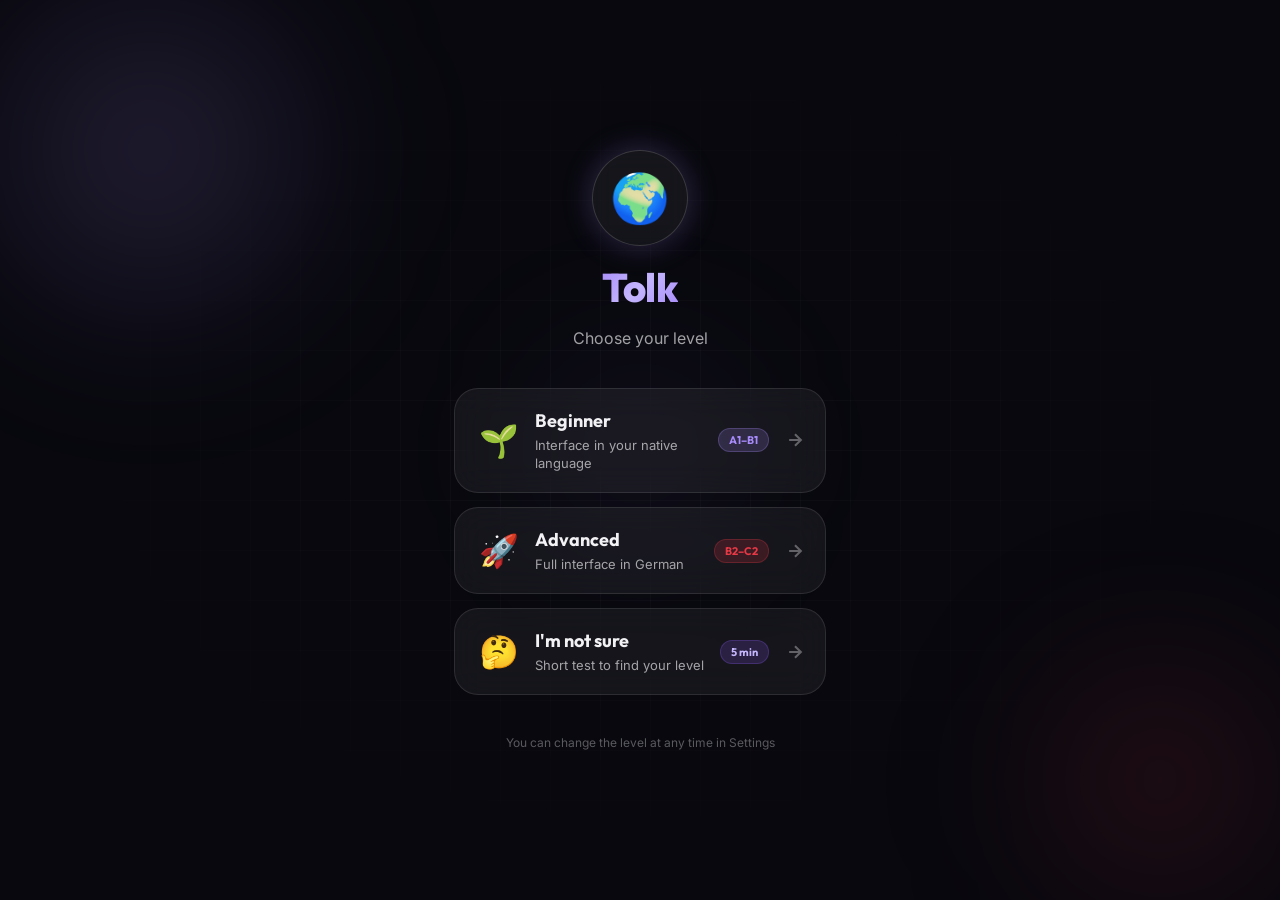
==== commit fd8d39ac: "feat(tolk): implement phase 2 onboarding, karaoke, and purple theme" ====
--- a/deutsch-lernen/index.html
+++ b/deutsch-lernen/index.html
@@ -1,14 +1,14 @@
 <!DOCTYPE html>
-<html lang="de">
+<html lang="en">
 <head>
   <meta charset="UTF-8" />
   <meta name="viewport" content="width=device-width, initial-scale=1.0, viewport-fit=cover" />
-  <meta name="description" content="DeutschLernen — Aprende alemán con IA, imágenes reales y pronunciación nativa" />
-  <meta name="theme-color" content="#0A0A0F" />
+  <meta name="description" content="Tolk — Learn languages with AI, real images and native pronunciation" />
+  <meta name="theme-color" content="#08080E" />
   <meta name="mobile-web-app-capable" content="yes" />
   <meta name="apple-mobile-web-app-capable" content="yes" />
   <meta name="apple-mobile-web-app-status-bar-style" content="black-translucent" />
-  <title>DeutschLernen 🇩🇪</title>
+  <title>Tolk 🌍</title>
 
   <!-- Google Fonts -->
   <link rel="preconnect" href="https://fonts.googleapis.com" />
@@ -21,6 +21,7 @@
   <link rel="stylesheet" href="styles/cards.css" />
   <link rel="stylesheet" href="styles/settings.css" />
   <link rel="stylesheet" href="styles/extras.css" />
+  <link rel="stylesheet" href="styles/music.css" />
 </head>
 <body>
 <div id="app">
@@ -36,19 +37,19 @@
     <div class="onboarding__content">
       <div class="onboarding__logo">
         <div class="onboarding__flag-ring">
-          <span class="onboarding__flag" aria-hidden="true">🇩🇪</span>
-        </div>
-        <h1 class="onboarding__title">DeutschLernen</h1>
-        <p class="onboarding__subtitle" id="onboarding-subtitle">Wähle dein Niveau</p>
+          <span class="onboarding__flag" aria-hidden="true">🌍</span>
+        </div>
+        <h1 class="onboarding__title">Tolk</h1>
+        <p class="onboarding__subtitle" id="onboarding-subtitle">Choose your level</p>
       </div>
 
       <div class="onboarding__levels">
-        <button id="level-initial" class="level-card" data-level="initial" aria-label="Initial level">
+        <button id="level-initial" class="level-card" data-level="initial" aria-label="Beginner level">
           <div class="level-card__glow"></div>
           <div class="level-card__icon" aria-hidden="true">🌱</div>
           <div class="level-card__body">
-            <h2 class="level-card__title" id="level-initial-title">Inicial</h2>
-            <p class="level-card__desc" id="level-initial-desc">La interfaz en tu idioma nativo</p>
+            <h2 class="level-card__title" id="level-initial-title">Beginner</h2>
+            <p class="level-card__desc" id="level-initial-desc">Interface in your native language</p>
           </div>
           <div class="level-card__badge">A1–B1</div>
           <div class="level-card__arrow" aria-hidden="true">
@@ -60,34 +61,81 @@
           <div class="level-card__glow level-card__glow--red"></div>
           <div class="level-card__icon" aria-hidden="true">🚀</div>
           <div class="level-card__body">
-            <h2 class="level-card__title" id="level-advanced-title">Fortgeschritten</h2>
-            <p class="level-card__desc" id="level-advanced-desc">Die Oberfläche komplett auf Deutsch</p>
+            <h2 class="level-card__title" id="level-advanced-title">Advanced</h2>
+            <p class="level-card__desc" id="level-advanced-desc">Full interface in German</p>
           </div>
           <div class="level-card__badge level-card__badge--red">B2–C2</div>
           <div class="level-card__arrow" aria-hidden="true">
             <svg viewBox="0 0 24 24" fill="none" stroke="currentColor" stroke-width="2.5"><path d="M5 12h14M12 5l7 7-7 7"/></svg>
           </div>
         </button>
+
+        <button id="level-unsure" class="level-card level-card--unsure" aria-label="Take placement test">
+          <div class="level-card__glow level-card__glow--purple"></div>
+          <div class="level-card__icon" aria-hidden="true">🤔</div>
+          <div class="level-card__body">
+            <h2 class="level-card__title" id="level-unsure-title">I'm not sure</h2>
+            <p class="level-card__desc" id="level-unsure-desc">Short test to find your level</p>
+          </div>
+          <div class="level-card__badge level-card__badge--purple">5 min</div>
+          <div class="level-card__arrow" aria-hidden="true">
+            <svg viewBox="0 0 24 24" fill="none" stroke="currentColor" stroke-width="2.5"><path d="M5 12h14M12 5l7 7-7 7"/></svg>
+          </div>
+        </button>
       </div>
 
-      <p class="onboarding__note" id="onboarding-note">Puedes cambiar el nivel en cualquier momento desde Ajustes</p>
+      <p class="onboarding__note" id="onboarding-note">You can change the level at any time in Settings</p>
     </div>
   </div>
 
+  <!-- ══════════════════════════════════════ PLACEMENT TEST ══════════════════════════════════════ -->
+  <div id="placement-test" class="placement-test hidden" role="dialog" aria-modal="true" aria-label="Placement test">
+    <div class="placement-test__bg">
+      <div class="placement-test__blob"></div>
+    </div>
+    <div class="placement-test__inner">
+      <div class="placement-test__header">
+        <button id="placement-back" class="placement-back-btn" aria-label="Back to level selection">
+          <svg viewBox="0 0 24 24" fill="none" stroke="currentColor" stroke-width="2.5" aria-hidden="true"><path d="M19 12H5M12 19l-7-7 7-7"/></svg>
+        </button>
+        <div class="placement-test__progress-wrap">
+          <div class="placement-test__progress-track" role="progressbar" aria-valuemin="0" aria-valuemax="5">
+            <div id="placement-progress-fill" class="placement-test__progress-fill" style="width:0%"></div>
+          </div>
+          <span id="placement-counter" class="placement-test__counter">1 / 5</span>
+        </div>
+      </div>
+
+      <div id="placement-question-wrap" class="placement-test__question-wrap">
+        <p class="placement-test__lang-hint">Auf Deutsch</p>
+        <p id="placement-question" class="placement-test__question"></p>
+        <div id="placement-options" class="placement-test__options" role="list"></div>
+      </div>
+
+      <div id="placement-result" class="placement-test__result hidden">
+        <div id="placement-result-icon" class="placement-result__icon"></div>
+        <h2 id="placement-result-title" class="placement-result__title"></h2>
+        <p id="placement-result-desc" class="placement-result__desc"></p>
+        <button id="placement-confirm" class="btn-primary placement-result__btn">
+          <span id="placement-confirm-label">Start</span>
+        </button>
+      </div>
+    </div>
+  </div>
+
+
   <!-- ══════════════════════════════════════ MAIN APP ══════════════════════════════════════ -->
   <div id="main-app" class="main-app hidden">
 
-    <!-- VIEWS -->
     <main id="views" class="views">
 
       <!-- ─────────── SEARCH VIEW ─────────── -->
       <section id="view-search" class="view view--search active" aria-label="Search">
-
         <div class="search-header">
           <div class="search-topbar">
             <div class="search-brand">
-              <span aria-hidden="true">🇩🇪</span>
-              <span class="search-brand__name">DeutschLernen</span>
+              <span aria-hidden="true">🌍</span>
+              <span class="search-brand__name">Tolk</span>
             </div>
           </div>
           <div class="search-bar-row">
@@ -95,17 +143,10 @@
               <svg class="search-bar__icon" viewBox="0 0 24 24" fill="none" stroke="currentColor" stroke-width="2" aria-hidden="true">
                 <circle cx="11" cy="11" r="8"/><path d="m21 21-4.35-4.35"/>
               </svg>
-              <input
-                type="search"
-                id="search-input"
-                class="search-bar__input"
-                placeholder="Buscar palabra..."
-                autocomplete="off"
-                autocorrect="off"
-                spellcheck="false"
-                enterkeyhint="search"
-                aria-label="Search word in German or your language"
-              />
+              <input type="search" id="search-input" class="search-bar__input"
+                placeholder="Search a word..."
+                autocomplete="off" autocorrect="off" spellcheck="false"
+                enterkeyhint="search" aria-label="Search word in German or your language" />
               <button id="search-clear" class="search-bar__clear hidden" aria-label="Clear search">
                 <svg viewBox="0 0 24 24" fill="none" stroke="currentColor" stroke-width="2.5" aria-hidden="true">
                   <line x1="18" y1="6" x2="6" y2="18"/><line x1="6" y1="6" x2="18" y2="18"/>
@@ -120,39 +161,33 @@
           </div>
         </div>
 
-        <!-- Empty state -->
         <div id="search-empty" class="search-empty">
           <div class="search-empty__visual" aria-hidden="true">
             <div class="search-empty__ring search-empty__ring--1"></div>
             <div class="search-empty__ring search-empty__ring--2"></div>
             <span class="search-empty__icon">🔍</span>
           </div>
-          <p class="search-empty__text" id="search-empty-text">Busca una palabra en alemán o en tu idioma</p>
-          <p class="search-empty__hint" id="search-empty-hint">El sistema detecta el idioma automáticamente</p>
+          <p class="search-empty__text" id="search-empty-text">Search a word in German or your language</p>
+          <p class="search-empty__hint" id="search-empty-hint">The system detects the language automatically</p>
           <div class="search-suggestions" role="list" id="search-suggestions-container">
             <span class="search-suggestion" data-word="Hund" role="listitem" tabindex="0">Hund</span>
             <span class="search-suggestion" data-word="Haus" role="listitem" tabindex="0">Haus</span>
             <span class="search-suggestion" data-word="Wasser" role="listitem" tabindex="0">Wasser</span>
             <span class="search-suggestion" data-word="schön" role="listitem" tabindex="0">schön</span>
             <span class="search-suggestion" data-word="lieben" role="listitem" tabindex="0">lieben</span>
-            <span class="search-suggestion" data-word="perro" role="listitem" tabindex="0">perro</span>
-            <span class="search-suggestion" data-word="casa" role="listitem" tabindex="0">casa</span>
-          </div>
-        </div>
-
-        <!-- Loading -->
+            <span class="search-suggestion" data-word="dog" role="listitem" tabindex="0">dog</span>
+            <span class="search-suggestion" data-word="house" role="listitem" tabindex="0">house</span>
+          </div>
+        </div>
+
         <div id="search-loading" class="search-loading hidden" aria-live="polite" aria-label="Loading">
           <div class="loader" aria-hidden="true">
-            <div class="loader__dot"></div>
-            <div class="loader__dot"></div>
-            <div class="loader__dot"></div>
-          </div>
-          <p class="search-loading__text" id="search-loading-text">Buscando...</p>
-        </div>
-
-        <!-- Result -->
+            <div class="loader__dot"></div><div class="loader__dot"></div><div class="loader__dot"></div>
+          </div>
+          <p class="search-loading__text" id="search-loading-text">Searching...</p>
+        </div>
+
         <div id="search-result" class="search-result hidden" aria-live="polite">
-
           <div class="result-image-container">
             <img id="result-image" class="result-image" src="" alt="" />
             <div class="result-image-overlay"></div>
@@ -161,7 +196,6 @@
               <span class="result-image-placeholder__label" id="result-image-placeholder-label">Loading…</span>
             </div>
           </div>
-
           <div class="result-body">
             <div class="result-header">
               <div class="result-word-row">
@@ -184,19 +218,17 @@
               </div>
               <p id="result-translation" class="result-translation"></p>
             </div>
-
             <div class="result-synonyms-section">
-              <h3 class="result-section-label" id="synonyms-label">Sinónimos</h3>
+              <h3 class="result-section-label" id="synonyms-label">Synonyms</h3>
               <div id="result-synonyms" class="result-synonyms" role="list"></div>
             </div>
-
             <div class="result-tabs">
               <div class="tabs-nav" role="tablist" aria-label="Word details">
                 <button class="tab-btn active" data-tab="examples" role="tab" id="tab-btn-examples" aria-selected="true" aria-controls="tab-panel-examples">
-                  <span id="tab-examples-label">Ejemplos</span>
+                  <span id="tab-examples-label">Examples</span>
                 </button>
                 <button class="tab-btn" data-tab="grammar" role="tab" id="tab-btn-grammar" aria-selected="false" aria-controls="tab-panel-grammar">
-                  <span id="tab-grammar-label">Gramática</span>
+                  <span id="tab-grammar-label">Grammar</span>
                 </button>
               </div>
               <div class="tabs-content">
@@ -211,62 +243,175 @@
           </div>
         </div>
 
-        <!-- Error -->
         <div id="search-error" class="search-error hidden" role="alert">
           <div class="search-error__icon" aria-hidden="true">⚠️</div>
-          <p class="search-error__title" id="search-error-title">Error al buscar</p>
-          <p class="search-error__text" id="search-error-text">Verifica tu Gemini API Key en Ajustes</p>
+          <p class="search-error__title" id="search-error-title">Search error</p>
+          <p class="search-error__text" id="search-error-text">Check your API Key in Settings</p>
           <button id="search-error-settings" class="btn-secondary">
-            <span id="go-settings-label">Ir a Ajustes</span>
+            <span id="go-settings-label">Go to Settings</span>
           </button>
+        </div>
+      </section>
+
+      <!-- ─────────── MUSIC VIEW ─────────── -->
+      <section id="view-music" class="view view--music" aria-label="Learn with music">
+
+        <!-- Header -->
+        <div class="music-header">
+          <h2 class="music-header__title">Music</h2>
+          <p class="music-header__subtitle">Learn German with songs you love</p>
+        </div>
+
+        <!-- Search / Filter bar -->
+        <div class="music-filters">
+          <div class="music-search-bar">
+            <svg viewBox="0 0 24 24" fill="none" stroke="currentColor" stroke-width="2" aria-hidden="true">
+              <circle cx="11" cy="11" r="8"/><path d="m21 21-4.35-4.35"/>
+            </svg>
+            <input type="search" id="music-search-input" class="music-search-input"
+              placeholder="Search songs or artists..." autocomplete="off" />
+          </div>
+          <div class="music-level-pills" role="group" aria-label="Filter by level">
+            <button class="music-level-pill active" data-level="all">All</button>
+            <button class="music-level-pill" data-level="A1">A1</button>
+            <button class="music-level-pill" data-level="A2">A2</button>
+            <button class="music-level-pill" data-level="B1">B1</button>
+            <button class="music-level-pill" data-level="B2">B2</button>
+          </div>
+        </div>
+
+        <!-- Catalog grid -->
+        <div id="music-catalog" class="music-catalog" role="list" aria-label="Song catalog"></div>
+
+        <!-- Empty state -->
+        <div id="music-empty" class="music-empty hidden">
+          <span class="music-empty__icon">🎵</span>
+          <p class="music-empty__text">No songs found</p>
+          <p class="music-empty__hint">Try a different search or level</p>
+        </div>
+
+        <!-- Player / Karaoke view -->
+        <div id="music-player" class="music-player hidden" role="dialog" aria-modal="true" aria-label="Song player">
+
+          <!-- Player header -->
+          <div class="music-player__header">
+            <button id="music-player-back" class="music-player__back" aria-label="Back to catalog">
+              <svg viewBox="0 0 24 24" fill="none" stroke="currentColor" stroke-width="2.5" aria-hidden="true">
+                <path d="M19 12H5M12 19l-7-7 7-7"/>
+              </svg>
+            </button>
+            <div class="music-player__meta">
+              <p id="player-song-title" class="music-player__song-title"></p>
+              <p id="player-song-artist" class="music-player__song-artist"></p>
+            </div>
+            <div class="music-player__level-badge" id="player-level-badge"></div>
+          </div>
+
+          <!-- Toggle original / German -->
+          <div class="music-player__toggle" role="group" aria-label="Lyrics language">
+            <button class="music-toggle-btn" id="toggle-original" data-mode="original" aria-pressed="true">Original</button>
+            <button class="music-toggle-btn" id="toggle-german" data-mode="german" aria-pressed="false">🇩🇪 German</button>
+            <button class="music-toggle-btn" id="toggle-bilingual" data-mode="bilingual" aria-pressed="false">Both</button>
+          </div>
+
+          <!-- Lyrics karaoke area -->
+          <div id="music-lyrics" class="music-lyrics" aria-live="polite" aria-label="Song lyrics"></div>
+
+          <!-- Loading state -->
+          <div id="music-lyrics-loading" class="music-lyrics-loading hidden">
+            <div class="loader" aria-hidden="true">
+              <div class="loader__dot"></div><div class="loader__dot"></div><div class="loader__dot"></div>
+            </div>
+            <p>Translating lyrics...</p>
+          </div>
+
+          <!-- Word detail popup -->
+          <div id="music-word-popup" class="music-word-popup hidden" role="tooltip" aria-live="polite">
+            <div class="music-word-popup__inner">
+              <div class="music-word-popup__header">
+                <span id="popup-article" class="popup-article"></span>
+                <strong id="popup-word" class="popup-word"></strong>
+                <button id="popup-listen" class="popup-listen-btn" aria-label="Listen">
+                  <svg viewBox="0 0 24 24" fill="none" stroke="currentColor" stroke-width="2" aria-hidden="true">
+                    <path d="M11 5 6 9H2v6h4l5 4V5z"/>
+                    <path d="M15.54 8.46a5 5 0 0 1 0 7.07"/>
+                  </svg>
+                </button>
+                <button id="popup-close" class="popup-close-btn" aria-label="Close">
+                  <svg viewBox="0 0 24 24" fill="none" stroke="currentColor" stroke-width="2.5" aria-hidden="true">
+                    <line x1="18" y1="6" x2="6" y2="18"/><line x1="6" y1="6" x2="18" y2="18"/>
+                  </svg>
+                </button>
+              </div>
+              <p id="popup-translation" class="popup-translation"></p>
+              <p id="popup-example" class="popup-example"></p>
+            </div>
+          </div>
+
+          <!-- Quiz section -->
+          <div id="music-quiz" class="music-quiz hidden">
+            <div class="music-quiz__header">
+              <h3 class="music-quiz__title">Vocabulary Quiz</h3>
+              <span id="quiz-progress" class="music-quiz__progress">1 / 5</span>
+            </div>
+            <div id="quiz-question" class="music-quiz__question"></div>
+            <div id="quiz-options" class="music-quiz__options" role="list"></div>
+            <div id="quiz-result" class="music-quiz__result hidden"></div>
+          </div>
+
+          <!-- Player bottom actions -->
+          <div class="music-player__actions">
+            <button id="music-quiz-btn" class="btn-secondary music-action-btn">
+              <svg viewBox="0 0 24 24" fill="none" stroke="currentColor" stroke-width="2" aria-hidden="true">
+                <circle cx="12" cy="12" r="10"/><path d="M9.09 9a3 3 0 0 1 5.83 1c0 2-3 3-3 3"/><line x1="12" y1="17" x2="12.01" y2="17"/>
+              </svg>
+              Quiz
+            </button>
+            <button id="music-pronounce-btn" class="btn-secondary music-action-btn">
+              <svg viewBox="0 0 24 24" fill="none" stroke="currentColor" stroke-width="2" aria-hidden="true">
+                <path d="M12 1a3 3 0 0 0-3 3v8a3 3 0 0 0 6 0V4a3 3 0 0 0-3-3z"/>
+                <path d="M19 10v2a7 7 0 0 1-14 0v-2"/><line x1="12" y1="19" x2="12" y2="23"/>
+                <line x1="8" y1="23" x2="16" y2="23"/>
+              </svg>
+              Pronounce
+            </button>
+          </div>
+
         </div>
 
       </section>
 
       <!-- ─────────── CARDS VIEW ─────────── -->
       <section id="view-cards" class="view view--cards" aria-label="Flashcard game">
-
         <div class="cards-header">
-          <h2 class="cards-title" id="cards-title">Kartenspiel</h2>
-        </div>
-
-        <!-- Loading -->
+          <h2 class="cards-title" id="cards-title">Flashcards</h2>
+        </div>
         <div id="cards-loading" class="cards-loading hidden" aria-live="polite">
           <div class="loader" aria-hidden="true">
-            <div class="loader__dot"></div>
-            <div class="loader__dot"></div>
-            <div class="loader__dot"></div>
-          </div>
-          <p id="cards-loading-text">Karten werden geladen...</p>
-        </div>
-
-        <!-- Error -->
+            <div class="loader__dot"></div><div class="loader__dot"></div><div class="loader__dot"></div>
+          </div>
+          <p id="cards-loading-text">Loading cards...</p>
+        </div>
         <div id="cards-error" class="cards-error hidden" role="alert">
           <div class="cards-error__icon" aria-hidden="true">⚠️</div>
-          <p id="cards-error-text">Fehler beim Laden</p>
-          <button id="cards-retry-btn" class="btn-primary">
-            <span id="cards-retry-label">Wiederholen</span>
-          </button>
-        </div>
-
-        <!-- Category picker (shown when no game active) -->
+          <p id="cards-error-text">Error loading cards</p>
+          <button id="cards-retry-btn" class="btn-primary"><span id="cards-retry-label">Retry</span></button>
+        </div>
         <div id="cards-start" class="cards-start">
-          <p class="cards-start__text" id="cards-start-text">Wähle eine Kategorie</p>
+          <p class="cards-start__text" id="cards-start-text">Choose a category</p>
           <div class="category-grid" id="category-grid" role="list">
-            <button class="cat-pill" data-category="animals" role="listitem">🐾<span>Tiere</span></button>
-            <button class="cat-pill" data-category="food" role="listitem">🍎<span>Essen</span></button>
-            <button class="cat-pill" data-category="colors" role="listitem">🎨<span>Farben</span></button>
-            <button class="cat-pill" data-category="nature" role="listitem">🌿<span>Natur</span></button>
-            <button class="cat-pill" data-category="household" role="listitem">🏠<span>Haushalt</span></button>
-            <button class="cat-pill" data-category="body" role="listitem">💪<span>Körper</span></button>
-            <button class="cat-pill" data-category="transport" role="listitem">🚗<span>Verkehr</span></button>
-            <button class="cat-pill" data-category="emotions" role="listitem">❤️<span>Gefühle</span></button>
-            <button class="cat-pill" data-category="travel" role="listitem">✈️<span>Reisen</span></button>
-            <button class="cat-pill" data-category="work" role="listitem">💼<span>Arbeit</span></button>
-          </div>
-        </div>
-
-        <!-- Game area -->
+            <button class="cat-pill" data-category="animals" role="listitem">🐾<span>Animals</span></button>
+            <button class="cat-pill" data-category="food" role="listitem">🍎<span>Food</span></button>
+            <button class="cat-pill" data-category="colors" role="listitem">🎨<span>Colors</span></button>
+            <button class="cat-pill" data-category="nature" role="listitem">🌿<span>Nature</span></button>
+            <button class="cat-pill" data-category="household" role="listitem">🏠<span>Home</span></button>
+            <button class="cat-pill" data-category="body" role="listitem">💪<span>Body</span></button>
+            <button class="cat-pill" data-category="transport" role="listitem">🚗<span>Transport</span></button>
+            <button class="cat-pill" data-category="emotions" role="listitem">❤️<span>Emotions</span></button>
+            <button class="cat-pill" data-category="travel" role="listitem">✈️<span>Travel</span></button>
+            <button class="cat-pill" data-category="work" role="listitem">💼<span>Work</span></button>
+          </div>
+        </div>
         <div id="cards-game" class="cards-game hidden">
           <div class="cards-progress">
             <span id="cards-counter" class="cards-counter">1 / 10</span>
@@ -274,15 +419,10 @@
               <div id="cards-progress-fill" class="cards-progress-fill" style="width: 10%"></div>
             </div>
           </div>
-
-          <div class="card-viewport" id="card-viewport"
-               role="button"
-               tabindex="0"
-               aria-label="Flashcard — tap to flip"
-               aria-live="polite">
+          <div class="card-viewport" id="card-viewport" role="button" tabindex="0"
+               aria-label="Flashcard — tap to flip" aria-live="polite">
             <div class="card-scene" id="card-scene">
               <div class="flip-card" id="flip-card">
-                <!-- Front: image -->
                 <div class="flip-card__front" aria-hidden="true">
                   <img id="card-image" class="card-image" src="" alt="Flashcard image" />
                   <div class="card-image-overlay"></div>
@@ -290,10 +430,9 @@
                     <svg viewBox="0 0 24 24" fill="none" stroke="currentColor" stroke-width="2" aria-hidden="true">
                       <path d="M8 3H5a2 2 0 0 0-2 2v3m18 0V5a2 2 0 0 0-2-2h-3m0 18h3a2 2 0 0 0 2-2v-3M3 16v3a2 2 0 0 0 2 2h3"/>
                     </svg>
-                    <span id="card-hint-text">Toca para ver</span>
+                    <span id="card-hint-text">Tap to reveal</span>
                   </div>
                 </div>
-                <!-- Back: word -->
                 <div class="flip-card__back">
                   <div class="card-back-content">
                     <div class="card-back-word-group">
@@ -307,20 +446,18 @@
                         <path d="M19.07 4.93a10 10 0 0 1 0 14.14"/>
                         <path d="M15.54 8.46a5 5 0 0 1 0 7.07"/>
                       </svg>
-                      <span id="card-listen-label">Aussprache</span>
+                      <span id="card-listen-label">Pronunciation</span>
                     </button>
                   </div>
                 </div>
               </div>
             </div>
           </div>
-
           <p class="cards-swipe-hint" id="swipe-hint">
             <span aria-hidden="true">←</span>
-            <span id="swipe-hint-text">Desliza o usa las flechas para pasar</span>
+            <span id="swipe-hint-text">Swipe or use arrows to navigate</span>
             <span aria-hidden="true">→</span>
           </p>
-
           <div class="cards-nav-row">
             <button id="card-prev" class="card-nav-btn" aria-label="Previous card">
               <svg viewBox="0 0 24 24" fill="none" stroke="currentColor" stroke-width="2.5" aria-hidden="true">
@@ -328,7 +465,7 @@
               </svg>
             </button>
             <button id="card-flip-btn" class="card-flip-manual-btn" aria-label="Flip card">
-              <span id="card-flip-label">Umdrehen</span>
+              <span id="card-flip-label">Flip</span>
             </button>
             <button id="card-next" class="card-nav-btn" aria-label="Next card">
               <svg viewBox="0 0 24 24" fill="none" stroke="currentColor" stroke-width="2.5" aria-hidden="true">
@@ -337,121 +474,50 @@
             </button>
           </div>
         </div>
-
-        <!-- Completed -->
         <div id="cards-complete" class="cards-complete hidden" aria-live="polite">
           <div class="cards-complete__emoji" aria-hidden="true">🎉</div>
-          <h3 id="cards-complete-title" class="cards-complete__title">¡Completado!</h3>
-          <p id="cards-complete-text" class="cards-complete__text">Has visto todas las tarjetas</p>
-          <button id="cards-again-btn" class="btn-primary">
-            <span id="cards-again-label">Jugar de nuevo</span>
-          </button>
-        </div>
-
+          <h3 id="cards-complete-title" class="cards-complete__title">Completed!</h3>
+          <p id="cards-complete-text" class="cards-complete__text">You've seen all the cards</p>
+          <button id="cards-again-btn" class="btn-primary"><span id="cards-again-label">Play again</span></button>
+        </div>
       </section>
 
       <!-- ─────────── SETTINGS VIEW ─────────── -->
       <section id="view-settings" class="view view--settings" aria-label="Settings">
         <div class="settings-container">
-
           <div class="settings-hero">
-            <span class="settings-hero__flag" aria-hidden="true">🇩🇪</span>
-            <h2 class="settings-title" id="settings-title">Einstellungen</h2>
-          </div>
-
-          <!-- Level -->
+            <span class="settings-hero__flag" aria-hidden="true">🌍</span>
+            <h2 class="settings-title" id="settings-title">Settings</h2>
+          </div>
           <div class="settings-card">
             <h3 class="settings-card__title" id="settings-level-title">
-              <span aria-hidden="true">🎯</span> Nivel de Dificultad
+              <span aria-hidden="true">🎯</span> <span id="settings-level-label">Difficulty Level</span>
             </h3>
             <div class="settings-level-toggle" role="group" aria-label="Difficulty level">
               <button class="level-toggle-btn active" id="toggle-initial" data-level="initial" aria-pressed="true">
                 <span aria-hidden="true">🌱</span>
-                <span id="toggle-initial-label">Inicial</span>
+                <span id="toggle-initial-label">Beginner</span>
               </button>
               <div class="level-toggle-divider" aria-hidden="true"></div>
               <button class="level-toggle-btn" id="toggle-advanced" data-level="advanced" aria-pressed="false">
                 <span aria-hidden="true">🚀</span>
-                <span id="toggle-advanced-label">Avanzado</span>
+                <span id="toggle-advanced-label">Advanced</span>
               </button>
             </div>
           </div>
-
-          <!-- API Keys -->
-          <div class="settings-card">
-            <h3 class="settings-card__title" id="settings-api-title">
-              <span aria-hidden="true">🔑</span> API Keys
-            </h3>
-            <p class="settings-card__desc" id="settings-api-desc">
-              Las API keys se guardan solo en tu dispositivo (localStorage).
-            </p>
-
-            <div class="settings-field">
-              <label class="settings-label" for="gemini-key" id="gemini-key-label">Gemini API Key</label>
-              <div class="settings-input-row">
-                <input type="password" id="gemini-key" class="settings-input" placeholder="AIza..." autocomplete="off" />
-                <button class="settings-eye-btn" data-target="gemini-key" aria-label="Toggle visibility">
-                  <svg class="eye-open" viewBox="0 0 24 24" fill="none" stroke="currentColor" stroke-width="2" aria-hidden="true">
-                    <path d="M1 12s4-8 11-8 11 8 11 8-4 8-11 8-11-8-11-8z"/>
-                    <circle cx="12" cy="12" r="3"/>
-                  </svg>
-                  <svg class="eye-closed hidden" viewBox="0 0 24 24" fill="none" stroke="currentColor" stroke-width="2" aria-hidden="true">
-                    <path d="M17.94 17.94A10.07 10.07 0 0 1 12 20c-7 0-11-8-11-8a18.45 18.45 0 0 1 5.06-5.94M9.9 4.24A9.12 9.12 0 0 1 12 4c7 0 11 8 11 8a18.5 18.5 0 0 1-2.16 3.19m-6.72-1.07a3 3 0 1 1-4.24-4.24"/>
-                    <line x1="1" y1="1" x2="23" y2="23"/>
-                  </svg>
-                </button>
-              </div>
-              <a href="https://aistudio.google.com/apikey" target="_blank" rel="noopener noreferrer" class="settings-link" id="gemini-link">
-                <svg viewBox="0 0 24 24" fill="none" stroke="currentColor" stroke-width="2" aria-hidden="true"><path d="M18 13v6a2 2 0 0 1-2 2H5a2 2 0 0 1-2-2V8a2 2 0 0 1 2-2h6"/><polyline points="15 3 21 3 21 9"/><line x1="10" y1="14" x2="21" y2="3"/></svg>
-                <span id="gemini-link-text">Obtener Gemini API Key gratis</span>
-              </a>
-            </div>
-
-            <div class="settings-field">
-              <label class="settings-label" for="unsplash-key" id="unsplash-key-label">Unsplash Access Key</label>
-              <div class="settings-input-row">
-                <input type="password" id="unsplash-key" class="settings-input" placeholder="Access Key..." autocomplete="off" />
-                <button class="settings-eye-btn" data-target="unsplash-key" aria-label="Toggle visibility">
-                  <svg class="eye-open" viewBox="0 0 24 24" fill="none" stroke="currentColor" stroke-width="2" aria-hidden="true">
-                    <path d="M1 12s4-8 11-8 11 8 11 8-4 8-11 8-11-8-11-8z"/>
-                    <circle cx="12" cy="12" r="3"/>
-                  </svg>
-                  <svg class="eye-closed hidden" viewBox="0 0 24 24" fill="none" stroke="currentColor" stroke-width="2" aria-hidden="true">
-                    <path d="M17.94 17.94A10.07 10.07 0 0 1 12 20c-7 0-11-8-11-8a18.45 18.45 0 0 1 5.06-5.94M9.9 4.24A9.12 9.12 0 0 1 12 4c7 0 11 8 11 8a18.5 18.5 0 0 1-2.16 3.19m-6.72-1.07a3 3 0 1 1-4.24-4.24"/>
-                    <line x1="1" y1="1" x2="23" y2="23"/>
-                  </svg>
-                </button>
-              </div>
-              <a href="https://unsplash.com/developers" target="_blank" rel="noopener noreferrer" class="settings-link" id="unsplash-link">
-                <svg viewBox="0 0 24 24" fill="none" stroke="currentColor" stroke-width="2" aria-hidden="true"><path d="M18 13v6a2 2 0 0 1-2 2H5a2 2 0 0 1-2-2V8a2 2 0 0 1 2-2h6"/><polyline points="15 3 21 3 21 9"/><line x1="10" y1="14" x2="21" y2="3"/></svg>
-                <span id="unsplash-link-text">Obtener Unsplash Access Key gratis</span>
-              </a>
-            </div>
-
-            <button id="save-keys" class="btn-primary settings-save-btn">
-              <svg viewBox="0 0 24 24" fill="none" stroke="currentColor" stroke-width="2.5" aria-hidden="true">
-                <path d="M19 21H5a2 2 0 0 1-2-2V5a2 2 0 0 1 2-2h11l5 5v11a2 2 0 0 1-2 2z"/>
-                <polyline points="17 21 17 13 7 13 7 21"/>
-                <polyline points="7 3 7 8 15 8"/>
-              </svg>
-              <span id="save-keys-label">Guardar Keys</span>
-            </button>
-
-            <div id="save-feedback" class="save-feedback hidden" role="status" aria-live="polite">
-              <svg viewBox="0 0 24 24" fill="none" stroke="currentColor" stroke-width="2.5" aria-hidden="true">
-                <path d="M20 6 9 17l-5-5"/>
-              </svg>
-              <span id="save-feedback-text">¡Keys guardadas correctamente!</span>
-            </div>
-          </div>
-
-          <!-- Speech -->
+          <!-- Hidden inputs kept for JS settings logic — not shown to users -->
+          <div style="display:none" aria-hidden="true">
+            <input id="gemini-key" type="password" autocomplete="off" />
+            <input id="unsplash-key" type="password" autocomplete="off" />
+            <button id="save-keys"><span id="save-keys-label"></span></button>
+            <div id="save-feedback"><span id="save-feedback-text"></span></div>
+          </div>
           <div class="settings-card">
             <h3 class="settings-card__title" id="settings-speech-title">
-              <span aria-hidden="true">🔊</span> Pronunciación
+              <span aria-hidden="true">🔊</span> <span id="settings-speech-label">Pronunciation</span>
             </h3>
             <div class="settings-field">
-              <label class="settings-label" for="speech-rate" id="speech-rate-label">Velocidad de pronunciación</label>
+              <label class="settings-label" for="speech-rate" id="speech-rate-label">Speech speed</label>
               <div class="settings-slider-row">
                 <span aria-hidden="true">🐢</span>
                 <input type="range" id="speech-rate" class="settings-slider"
@@ -460,59 +526,44 @@
                 <span aria-hidden="true">🐇</span>
               </div>
               <div class="settings-slider-labels" aria-hidden="true">
-                <span>Lento</span>
+                <span>Slow</span>
                 <span id="speech-rate-value">0.9×</span>
-                <span>Rápido</span>
-              </div>
-            </div>
-          </div>
-
-          <!-- About -->
+                <span>Fast</span>
+              </div>
+            </div>
+          </div>
           <div class="settings-card settings-card--about">
             <div class="settings-about">
-              <p class="settings-about__name">DeutschLernen</p>
-              <p class="settings-about__version">v1.0.0</p>
-              <p class="settings-about__desc" id="settings-about-desc">
-                Aprende alemán con inteligencia artificial, imágenes reales y pronunciación nativa.
-              </p>
-              <div class="settings-about__techs">
-                <span class="tech-badge">Gemini AI</span>
-                <span class="tech-badge">Unsplash</span>
-                <span class="tech-badge">Web Speech API</span>
-              </div>
-            </div>
-          </div>
-
+              <p class="settings-about__name">Tolk</p>
+              <p class="settings-about__version" id="settings-about-desc">Early Test Version</p>
+            </div>
+          </div>
         </div>
       </section>
 
       <!-- ─────────── HISTORY VIEW ─────────── -->
       <section id="view-history" class="view view--history" aria-label="Search history">
         <div class="extras-header">
-          <h2 class="extras-title" id="history-title">Historial</h2>
-          <button id="history-clear-btn" class="icon-btn" aria-label="Clear history" title="Limpiar historial">
+          <h2 class="extras-title" id="history-title">History</h2>
+          <button id="history-clear-btn" class="icon-btn" aria-label="Clear history">
             <svg viewBox="0 0 24 24" fill="none" stroke="currentColor" stroke-width="2" aria-hidden="true">
               <polyline points="3 6 5 6 21 6"/><path d="M19 6l-1 14a2 2 0 0 1-2 2H8a2 2 0 0 1-2-2L5 6"/>
               <path d="M10 11v6M14 11v6"/><path d="M9 6V4a1 1 0 0 1 1-1h4a1 1 0 0 1 1 1v2"/>
             </svg>
           </button>
         </div>
-
-        <!-- Empty state -->
         <div id="history-empty" class="history-empty">
           <div class="history-empty__icon" aria-hidden="true">🕐</div>
-          <p class="history-empty__text" id="history-empty-text">Tus búsquedas aparecerán aquí</p>
-          <p class="history-empty__hint" id="history-empty-hint">Empieza buscando una palabra en alemán</p>
-        </div>
-
-        <!-- History list -->
+          <p class="history-empty__text" id="history-empty-text">Your searches will appear here</p>
+          <p class="history-empty__hint" id="history-empty-hint">Start by searching a word in German</p>
+        </div>
         <ul id="history-list" class="history-list" aria-label="Search history"></ul>
       </section>
 
-      <!-- ─────────── GRAMMAR VIEW (JS-rendered) ─────────── -->
+      <!-- ─────────── GRAMMAR VIEW ─────────── -->
       <section id="view-grammar" class="view view--grammar" aria-label="German grammar rules">
         <div class="extras-header">
-          <h2 class="extras-title" id="grammar-view-title">Grammatik</h2>
+          <h2 class="extras-title" id="grammar-view-title">Grammar</h2>
         </div>
         <div class="grammar-tabs" role="tablist" aria-label="Grammar sections" id="grammar-tabs-bar"></div>
         <div id="grammar-content" class="grammar-content-wrap"></div>
@@ -527,7 +578,14 @@
         <svg class="nav-item__icon" viewBox="0 0 24 24" fill="none" stroke="currentColor" stroke-width="2" aria-hidden="true">
           <circle cx="11" cy="11" r="8"/><path d="m21 21-4.35-4.35"/>
         </svg>
-        <span class="nav-item__label" id="nav-search-label">Suche</span>
+        <span class="nav-item__label" id="nav-search-label">Search</span>
+      </button>
+      <button class="nav-item" data-view="music" id="nav-music" aria-label="Music">
+        <div class="nav-item__indicator" aria-hidden="true"></div>
+        <svg class="nav-item__icon" viewBox="0 0 24 24" fill="none" stroke="currentColor" stroke-width="2" aria-hidden="true">
+          <path d="M9 18V5l12-2v13"/><circle cx="6" cy="18" r="3"/><circle cx="18" cy="16" r="3"/>
+        </svg>
+        <span class="nav-item__label" id="nav-music-label">Music</span>
       </button>
       <button class="nav-item" data-view="cards" id="nav-cards" aria-label="Flashcards">
         <div class="nav-item__indicator" aria-hidden="true"></div>
@@ -535,15 +593,7 @@
           <rect x="2" y="7" width="16" height="13" rx="2"/>
           <path d="M6 7V5a2 2 0 0 1 2-2h12a2 2 0 0 1 2 2v13a2 2 0 0 1-2 2h-2"/>
         </svg>
-        <span class="nav-item__label" id="nav-cards-label">Karten</span>
-      </button>
-      <button class="nav-item" data-view="history" id="nav-history" aria-label="History">
-        <div class="nav-item__indicator" aria-hidden="true"></div>
-        <svg class="nav-item__icon" viewBox="0 0 24 24" fill="none" stroke="currentColor" stroke-width="2" aria-hidden="true">
-          <circle cx="12" cy="12" r="10"/>
-          <polyline points="12 6 12 12 16 14"/>
-        </svg>
-        <span class="nav-item__label" id="nav-history-label">Historial</span>
+        <span class="nav-item__label" id="nav-cards-label">Cards</span>
       </button>
       <button class="nav-item" data-view="grammar" id="nav-grammar" aria-label="Grammar">
         <div class="nav-item__indicator" aria-hidden="true"></div>
@@ -551,7 +601,7 @@
           <path d="M4 19.5A2.5 2.5 0 0 1 6.5 17H20"/>
           <path d="M6.5 2H20v20H6.5A2.5 2.5 0 0 1 4 19.5v-15A2.5 2.5 0 0 1 6.5 2z"/>
         </svg>
-        <span class="nav-item__label" id="nav-grammar-label">Gramática</span>
+        <span class="nav-item__label" id="nav-grammar-label">Grammar</span>
       </button>
       <button class="nav-item" data-view="settings" id="nav-settings" aria-label="Settings">
         <div class="nav-item__indicator" aria-hidden="true"></div>
@@ -559,7 +609,7 @@
           <path d="M12.22 2h-.44a2 2 0 0 0-2 2v.18a2 2 0 0 1-1 1.73l-.43.25a2 2 0 0 1-2 0l-.15-.08a2 2 0 0 0-2.73.73l-.22.38a2 2 0 0 0 .73 2.73l.15.1a2 2 0 0 1 1 1.72v.51a2 2 0 0 1-1 1.74l-.15.09a2 2 0 0 0-.73 2.73l.22.38a2 2 0 0 0 2.73.73l.15-.08a2 2 0 0 1 2 0l.43.25a2 2 0 0 1 1 1.73V20a2 2 0 0 0 2 2h.44a2 2 0 0 0 2-2v-.18a2 2 0 0 1 1-1.73l.43-.25a2 2 0 0 1 2 0l.15.08a2 2 0 0 0 2.73-.73l.22-.39a2 2 0 0 0-.73-2.73l-.15-.08a2 2 0 0 1-1-1.74v-.5a2 2 0 0 1 1-1.74l.15-.09a2 2 0 0 0 .73-2.73l-.22-.38a2 2 0 0 0-2.73-.73l-.15.08a2 2 0 0 1-2 0l-.43-.25a2 2 0 0 1-1-1.73V4a2 2 0 0 0-2-2z"/>
           <circle cx="12" cy="12" r="3"/>
         </svg>
-        <span class="nav-item__label" id="nav-settings-label">Optionen</span>
+        <span class="nav-item__label" id="nav-settings-label">Settings</span>
       </button>
     </nav>
 
--- a/deutsch-lernen/styles/main.css
+++ b/deutsch-lernen/styles/main.css
@@ -16,9 +16,9 @@
   --c-border:      rgba(255, 255, 255, 0.10);
   --c-border-2:    rgba(255, 255, 255, 0.16);
 
-  --c-gold:        #FFCB47;
-  --c-gold-dim:    rgba(255, 203, 71, 0.18);
-  --c-gold-glow:   rgba(255, 203, 71, 0.35);
+  --c-gold:        #A78BFA;
+  --c-gold-dim:    rgba(167, 139, 250, 0.18);
+  --c-gold-glow:   rgba(167, 139, 250, 0.35);
   --c-red:         #E63946;
   --c-red-dim:     rgba(230, 57, 70, 0.18);
 
@@ -46,7 +46,7 @@
   --shadow-sm: 0 2px 12px rgba(0,0,0,0.4);
   --shadow-md: 0 8px 32px rgba(0,0,0,0.5);
   --shadow-lg: 0 20px 60px rgba(0,0,0,0.6);
-  --shadow-gold: 0 0 30px rgba(255, 203, 71, 0.25);
+  --shadow-gold: 0 0 30px rgba(167, 139, 250, 0.25);
   --shadow-red:  0 0 30px rgba(230, 57, 70, 0.25);
 
   /* Timing */
@@ -61,13 +61,14 @@
 
 /* ─── RESET ─── */
 *, *::before, *::after { box-sizing: border-box; margin: 0; padding: 0; }
-html { height: 100%; -webkit-text-size-adjust: 100%; scroll-behavior: smooth; }
+html { height: 100%; -webkit-text-size-adjust: 100%; scroll-behavior: smooth; overflow-x: hidden; }
 body {
   height: 100%;
   font-family: var(--f-body);
   background: var(--c-bg);
   color: var(--c-text);
   overflow: hidden;
+  overflow-x: hidden;
   -webkit-font-smoothing: antialiased;
   -moz-osx-font-smoothing: grayscale;
 }
@@ -124,7 +125,7 @@
 }
 .onboarding__blob--1 {
   width: 500px; height: 500px;
-  background: radial-gradient(circle, rgba(255,203,71,0.22), transparent 60%);
+  background: radial-gradient(circle, rgba(167,139,250,0.22), transparent 60%);
   top: -100px; left: -100px;
   animation-delay: 0s;
 }
@@ -136,7 +137,7 @@
 }
 .onboarding__blob--3 {
   width: 300px; height: 300px;
-  background: radial-gradient(circle, rgba(255,203,71,0.12), transparent 60%);
+  background: radial-gradient(circle, rgba(167,139,250,0.12), transparent 60%);
   top: 50%; left: 50%;
   transform: translate(-50%, -50%);
   animation-delay: -6s;
@@ -187,7 +188,7 @@
 }
 @keyframes ringPulse {
   0%, 100% { box-shadow: var(--shadow-gold); }
-  50% { box-shadow: 0 0 50px rgba(255,203,71,0.5); }
+  50% { box-shadow: 0 0 50px rgba(167,139,250,0.5); }
 }
 
 .onboarding__flag { font-size: 48px; line-height: 1; }
@@ -197,7 +198,7 @@
   font-size: clamp(28px, 8vw, 40px);
   font-weight: 800;
   letter-spacing: -0.02em;
-  background: linear-gradient(135deg, #FFCB47 0%, #FFE08A 50%, #FFCB47 100%);
+  background: linear-gradient(135deg, #A78BFA 0%, #C4B5FD 50%, #A78BFA 100%);
   -webkit-background-clip: text;
   -webkit-text-fill-color: transparent;
   background-clip: text;
@@ -252,6 +253,9 @@
 }
 .level-card__glow--red {
   background: radial-gradient(ellipse at left, var(--c-red-dim), transparent 60%);
+}
+.level-card__glow--purple {
+  background: radial-gradient(ellipse at left, rgba(139, 92, 246, 0.18), transparent 60%);
 }
 .level-card:hover .level-card__glow { opacity: 1; }
 
@@ -281,12 +285,17 @@
   border-radius: var(--r-full);
   background: var(--c-gold-dim);
   color: var(--c-gold);
-  border: 1px solid rgba(255,203,71,0.25);
+  border: 1px solid rgba(167,139,250,0.25);
 }
 .level-card__badge--red {
   background: var(--c-red-dim);
   color: var(--c-red);
   border-color: rgba(230,57,70,0.25);
+}
+.level-card__badge--purple {
+  background: rgba(139, 92, 246, 0.18);
+  color: #C4B5FD;
+  border-color: rgba(139, 92, 246, 0.25);
 }
 
 .level-card__arrow {
@@ -300,6 +309,11 @@
   color: var(--c-gold);
 }
 .level-card--advanced:hover .level-card__arrow { color: var(--c-red); }
+.level-card--unsure:hover {
+  border-color: #8B5CF6;
+  box-shadow: 0 0 30px rgba(139, 92, 246, 0.25);
+}
+.level-card--unsure:hover .level-card__arrow { color: #8B5CF6; }
 
 .onboarding__note {
   font-size: 12px;
@@ -314,6 +328,9 @@
   inset: 0;
   display: flex;
   flex-direction: column;
+  width: 100%;           /* fill exactly the viewport */
+  max-width: 100vw;      /* never overflow horizontally */
+  overflow: hidden;
 }
 
 /* ─── VIEWS ─── */
@@ -416,8 +433,8 @@
   background: var(--c-gold);
   animation: dotPulse 1.2s ease-in-out infinite;
 }
-.loader__dot:nth-child(2) { animation-delay: 0.2s; background: rgba(255,203,71,0.7); }
-.loader__dot:nth-child(3) { animation-delay: 0.4s; background: rgba(255,203,71,0.4); }
+.loader__dot:nth-child(2) { animation-delay: 0.2s; background: rgba(167,139,250,0.7); }
+.loader__dot:nth-child(3) { animation-delay: 0.4s; background: rgba(167,139,250,0.4); }
 
 @keyframes dotPulse {
   0%, 80%, 100% { transform: scale(0.7); opacity: 0.5; }
@@ -431,7 +448,7 @@
   gap: 8px;
   padding: 14px 28px;
   border-radius: var(--r-full);
-  background: linear-gradient(135deg, var(--c-gold) 0%, #E6A800 100%);
+  background: linear-gradient(135deg, var(--c-gold) 0%, #7C5CE8 100%);
   color: #1A0E00;
   font-family: var(--f-heading);
   font-size: 15px;
@@ -440,11 +457,11 @@
   cursor: pointer;
   border: none;
   transition: transform 0.2s var(--ease-spring), box-shadow 0.2s ease, opacity 0.2s ease;
-  box-shadow: 0 4px 20px rgba(255,203,71,0.35);
+  box-shadow: 0 4px 20px rgba(167,139,250,0.35);
 }
 .btn-primary:hover {
   transform: translateY(-2px) scale(1.02);
-  box-shadow: 0 8px 30px rgba(255,203,71,0.5);
+  box-shadow: 0 8px 30px rgba(167,139,250,0.5);
 }
 .btn-primary:active { transform: scale(0.97); }
 
@@ -513,6 +530,96 @@
 .listen-btn svg { width: 22px; height: 22px; }
 
 @keyframes speakerPulse {
-  0%, 100% { box-shadow: 0 0 0 0 rgba(255,203,71,0.4); }
-  50% { box-shadow: 0 0 0 12px rgba(255,203,71,0); }
-}
+  0%, 100% { box-shadow: 0 0 0 0 rgba(167,139,250,0.4); }
+  50% { box-shadow: 0 0 0 12px rgba(167,139,250,0); }
+}
+
+/* ─── PLACEMENT TEST ─── */
+.placement-test {
+  position: fixed; inset: 0;
+  z-index: 1000;
+  display: flex; flex-direction: column;
+  background: var(--c-bg);
+  animation: fadeIn 0.3s ease;
+}
+.placement-test__bg {
+  position: absolute; inset: 0; overflow: hidden; pointer-events: none;
+}
+.placement-test__blob {
+  position: absolute; top: 10%; right: 10%;
+  width: 300px; height: 300px;
+  background: radial-gradient(circle, rgba(139,92,246,0.15) 0%, transparent 70%);
+  filter: blur(40px);
+}
+.placement-test__inner {
+  position: relative; z-index: 2;
+  flex: 1; display: flex; flex-direction: column;
+  padding: env(safe-area-inset-top, 0) 24px env(safe-area-inset-bottom, 24px);
+  max-width: 600px; margin: 0 auto; width: 100%;
+}
+.placement-test__header {
+  display: flex; align-items: center; gap: 16px;
+  padding: 24px 0;
+}
+.placement-back-btn {
+  width: 40px; height: 40px;
+  display: flex; align-items: center; justify-content: center;
+  border-radius: 50%;
+  background: var(--c-surface);
+  border: 1px solid var(--c-border);
+  color: var(--c-text-2);
+}
+.placement-test__progress-wrap {
+  flex: 1; display: flex; align-items: center; gap: 12px;
+}
+.placement-test__progress-track {
+  flex: 1; height: 6px; border-radius: 3px;
+  background: var(--c-surface-2);
+  overflow: hidden;
+}
+.placement-test__progress-fill {
+  height: 100%; background: #8B5CF6;
+  transition: width 0.3s ease;
+}
+.placement-test__counter {
+  font-family: var(--f-heading); font-size: 14px; font-weight: 700;
+  color: var(--c-text-3);
+}
+.placement-test__question-wrap {
+  flex: 1; display: flex; flex-direction: column; justify-content: center;
+}
+.placement-test__lang-hint {
+  font-size: 12px; font-weight: 600; text-transform: uppercase; letter-spacing: 0.1em;
+  color: #8B5CF6; margin-bottom: 8px;
+}
+.placement-test__question {
+  font-family: var(--f-heading); font-size: 24px; font-weight: 700;
+  line-height: 1.3; margin-bottom: 32px;
+}
+.placement-test__options {
+  display: grid; gap: 12px;
+}
+.placement-option {
+  padding: 16px 20px;
+  border-radius: var(--r-md);
+  background: var(--c-surface);
+  border: 2px solid var(--c-border);
+  font-family: var(--f-heading); font-size: 16px; font-weight: 600;
+  text-align: left; transition: all 0.2s ease;
+}
+.placement-option:hover {
+  background: rgba(139,92,246,0.1); border-color: #8B5CF6;
+}
+.placement-test__result {
+  flex: 1; display: flex; flex-direction: column; align-items: center; justify-content: center;
+  text-align: center; animation: slideInUp 0.4s var(--ease-out) both;
+}
+.placement-result__icon { font-size: 64px; margin-bottom: 16px; }
+.placement-result__title {
+  font-family: var(--f-heading); font-size: 28px; font-weight: 800;
+  margin-bottom: 8px;
+}
+.placement-result__desc {
+  font-size: 15px; color: var(--c-text-2); margin-bottom: 32px; line-height: 1.5;
+}
+.placement-result__btn { width: 100%; max-width: 300px; }
--- a/deutsch-lernen/styles/search.css
+++ b/deutsch-lernen/styles/search.css
@@ -38,7 +38,7 @@
   font-family: var(--f-heading);
   font-size: 18px;
   font-weight: 800;
-  background: linear-gradient(90deg, var(--c-gold), #FFE08A);
+  background: linear-gradient(90deg, var(--c-gold), #C4B5FD);
   -webkit-background-clip: text;
   -webkit-text-fill-color: transparent;
   background-clip: text;
@@ -113,11 +113,11 @@
   background: linear-gradient(135deg, var(--c-gold), #E6A800);
   color: #1A0E00;
   transition: transform 0.2s var(--ease-spring), box-shadow 0.2s ease;
-  box-shadow: 0 4px 16px rgba(255,203,71,0.3);
+  box-shadow: 0 4px 16px rgba(167,139,250,0.3);
 }
 .search-submit:hover {
   transform: scale(1.08);
-  box-shadow: 0 6px 24px rgba(255,203,71,0.45);
+  box-shadow: 0 6px 24px rgba(167,139,250,0.45);
 }
 .search-submit:active { transform: scale(0.95); }
 .search-submit svg { width: 20px; height: 20px; }
--- a/deutsch-lernen/styles/cards.css
+++ b/deutsch-lernen/styles/cards.css
@@ -27,7 +27,7 @@
   font-size: 22px;
   font-weight: 800;
   letter-spacing: -0.02em;
-  background: linear-gradient(90deg, var(--c-gold), #FFE08A);
+  background: linear-gradient(90deg, var(--c-gold), #C4B5FD);
   -webkit-background-clip: text;
   -webkit-text-fill-color: transparent;
   background-clip: text;
@@ -77,65 +77,77 @@
 }
 .cards-error__icon { font-size: 40px; }
 
-/* ── Start Prompt ── */
+/* ── Start / Category Picker ── */
 .cards-start {
   flex: 1;
   display: flex;
   flex-direction: column;
   align-items: center;
-  justify-content: center;
-  gap: 24px;
-  padding: 32px 24px;
+  gap: 20px;
+  padding: 24px 20px;
+  overflow-y: auto;
   animation: fadeIn 0.4s ease both;
 }
 
-.cards-start__visual {
-  position: relative;
-  width: 120px;
-  height: 90px;
-  margin-bottom: 8px;
-}
-.cards-start__card {
-  position: absolute;
-  width: 100px;
-  height: 80px;
+.cards-start__text {
+  font-family: var(--f-heading);
+  font-size: 17px;
+  font-weight: 700;
+  color: var(--c-text-2);
+  text-align: center;
+  padding-top: 4px;
+}
+
+/* Category grid — 2 columns, fills the available width */
+.category-grid {
+  display: grid;
+  grid-template-columns: 1fr 1fr;
+  gap: 12px;
+  width: 100%;
+  max-width: 400px;
+}
+
+.cat-pill {
+  display: flex;
+  flex-direction: column;
+  align-items: center;
+  justify-content: center;
+  gap: 6px;
+  padding: 18px 12px;
   border-radius: var(--r-md);
   background: var(--c-surface);
   border: 1.5px solid var(--c-border);
-  display: flex;
-  align-items: center;
-  justify-content: center;
-  font-size: 28px;
-}
-.cards-start__card--1 {
-  left: 10px; top: 5px;
-  background: var(--c-surface-2);
+  color: var(--c-text);
+  font-family: var(--f-heading);
+  font-size: 13px;
+  font-weight: 600;
+  cursor: pointer;
+  transition: background 0.18s ease, border-color 0.18s ease,
+              transform 0.18s var(--ease-spring), box-shadow 0.18s ease;
+  -webkit-tap-highlight-color: transparent;
+  line-height: 1;
+}
+
+.cat-pill span {
+  font-size: 12px;
+  color: var(--c-text-2);
+  font-weight: 500;
+}
+
+.cat-pill:active,
+.cat-pill.active {
+  background: var(--c-gold-dim);
   border-color: var(--c-gold);
-  z-index: 3;
-}
-.cards-start__card--2 {
-  left: 5px; top: 0;
-  transform: rotate(-5deg);
-  z-index: 2;
-  opacity: 0.6;
-}
-.cards-start__card--3 {
-  left: 15px; top: 0;
-  transform: rotate(5deg);
-  z-index: 1;
-  opacity: 0.3;
-}
-
-.cards-start__text {
-  font-size: 15px;
-  color: var(--c-text-3);
-  text-align: center;
-  max-width: 250px;
-}
-
-.cards-load-btn {
-  gap: 10px;
-}
+  color: var(--c-gold);
+  transform: scale(0.97);
+  box-shadow: 0 4px 16px rgba(167,139,250,0.2);
+}
+.cat-pill.active span { color: var(--c-gold); }
+
+.cat-pill:first-child { font-size: 22px; } /* emoji size */
+
+/* Emoji on pills — force display as text, not icon button */
+.cat-pill::before { content: none; }
 
 /* ── Game ── */
 .cards-game {
@@ -174,7 +186,7 @@
 .cards-progress-fill {
   height: 100%;
   border-radius: var(--r-full);
-  background: linear-gradient(90deg, var(--c-gold), #FFE08A);
+  background: linear-gradient(90deg, var(--c-gold), #C4B5FD);
   transition: width 0.5s var(--ease-out);
 }
 
@@ -437,7 +449,7 @@
   background: var(--c-gold);
   color: #1A0E00;
   transform: scale(1.02);
-  box-shadow: 0 4px 20px rgba(255,203,71,0.35);
+  box-shadow: 0 4px 20px rgba(167,139,250,0.35);
 }
 
 /* ── Complete ── */
--- a/deutsch-lernen/styles/settings.css
+++ b/deutsch-lernen/styles/settings.css
@@ -30,7 +30,7 @@
   font-size: 26px;
   font-weight: 800;
   letter-spacing: -0.02em;
-  background: linear-gradient(135deg, var(--c-gold), #FFE08A);
+  background: linear-gradient(135deg, var(--c-gold), #C4B5FD);
   -webkit-background-clip: text;
   -webkit-text-fill-color: transparent;
   background-clip: text;
@@ -99,7 +99,7 @@
 .level-toggle-btn.active {
   color: #1A0E00;
   background: var(--c-gold);
-  box-shadow: inset 0 0 0 1px rgba(255,203,71,0.5);
+  box-shadow: inset 0 0 0 1px rgba(167,139,250,0.5);
 }
 .level-toggle-btn:not(.active):hover {
   color: var(--c-text-2);
@@ -266,7 +266,7 @@
   font-family: var(--f-heading);
   font-size: 18px;
   font-weight: 800;
-  background: linear-gradient(135deg, var(--c-gold), #FFE08A);
+  background: linear-gradient(135deg, var(--c-gold), #C4B5FD);
   -webkit-background-clip: text;
   -webkit-text-fill-color: transparent;
   background-clip: text;
@@ -294,9 +294,82 @@
   padding: 4px 12px;
   border-radius: var(--r-full);
   background: var(--c-gold-dim);
-  border: 1px solid rgba(255,203,71,0.2);
+  border: 1px solid rgba(167,139,250,0.2);
   color: var(--c-gold);
   font-size: 11px;
   font-weight: 600;
   letter-spacing: 0.04em;
 }
+
+/* ── Connection Status Panel ── */
+.conn-status-list {
+  display: flex;
+  flex-direction: column;
+  gap: 10px;
+  margin: 4px 0 16px;
+}
+
+.conn-status-row {
+  display: flex;
+  align-items: center;
+  gap: 10px;
+  padding: 10px 14px;
+  background: var(--c-surface);
+  border-radius: var(--r-sm);
+  border: 1px solid var(--c-border);
+}
+
+.conn-dot {
+  width: 8px; height: 8px;
+  border-radius: 50%;
+  flex-shrink: 0;
+}
+.conn-dot--ok  { background: #22c55e; box-shadow: 0 0 6px rgba(34,197,94,0.5); }
+.conn-dot--err { background: #ef4444; box-shadow: 0 0 6px rgba(239,68,68,0.5); }
+
+.conn-label {
+  flex: 1;
+  font-size: 13px;
+  font-weight: 500;
+  color: var(--c-text-2);
+}
+
+.conn-badge {
+  font-size: 11px;
+  font-weight: 700;
+  padding: 3px 10px;
+  border-radius: var(--r-full);
+  letter-spacing: 0.04em;
+}
+.conn-badge--ok  { background: rgba(34,197,94,0.12); color: #4ade80; border: 1px solid rgba(34,197,94,0.25); }
+.conn-badge--err { background: rgba(239,68,68,0.12);  color: #f87171; border: 1px solid rgba(239,68,68,0.25); }
+
+/* ── Advanced collapsible ── */
+.settings-advanced {
+  margin-top: 4px;
+}
+
+.settings-advanced__toggle {
+  display: flex;
+  align-items: center;
+  gap: 8px;
+  font-size: 13px;
+  font-weight: 600;
+  color: var(--c-text-3);
+  cursor: pointer;
+  padding: 10px 0 6px;
+  list-style: none;
+  transition: color 0.2s ease;
+  -webkit-tap-highlight-color: transparent;
+}
+.settings-advanced__toggle::-webkit-details-marker { display: none; }
+.settings-advanced__toggle svg { width: 15px; height: 15px; flex-shrink: 0; }
+.settings-advanced[open] .settings-advanced__toggle { color: var(--c-gold); }
+
+.settings-advanced__body {
+  padding-top: 12px;
+  display: flex;
+  flex-direction: column;
+  gap: 12px;
+  animation: fadeIn 0.2s ease both;
+}
--- a/deutsch-lernen/styles/extras.css
+++ b/deutsch-lernen/styles/extras.css
@@ -0,0 +1,565 @@
+/* ══════════════════════════════════════════════
+   extras.css — History + Grammar views styles
+══════════════════════════════════════════════ */
+
+/* ── Shared header ── */
+.extras-header {
+  display: flex;
+  align-items: center;
+  justify-content: space-between;
+  padding: 1rem 1.25rem 0.75rem;
+  border-bottom: 1px solid rgba(255,255,255,0.06);
+}
+
+.extras-title {
+  font-family: 'Outfit', sans-serif;
+  font-size: 1.4rem;
+  font-weight: 700;
+  color: #fff;
+  margin: 0;
+}
+
+/* ══════════════════════════════════════════════
+   HISTORY VIEW
+══════════════════════════════════════════════ */
+.view--history {
+  display: flex;
+  flex-direction: column;
+  overflow-y: auto;
+}
+
+.history-empty {
+  display: flex;
+  flex-direction: column;
+  align-items: center;
+  justify-content: center;
+  flex: 1;
+  padding: 3rem 2rem;
+  text-align: center;
+  gap: 0.5rem;
+}
+
+.history-empty__icon {
+  font-size: 3rem;
+  margin-bottom: 0.5rem;
+  filter: grayscale(0.3);
+}
+
+.history-empty__text {
+  font-size: 1.1rem;
+  font-weight: 600;
+  color: rgba(255,255,255,0.7);
+}
+
+.history-empty__hint {
+  font-size: 0.85rem;
+  color: rgba(255,255,255,0.35);
+}
+
+.history-list {
+  list-style: none;
+  margin: 0;
+  padding: 0.5rem 0 5rem;
+  display: flex;
+  flex-direction: column;
+  gap: 0;
+}
+
+.history-item {
+  display: flex;
+  align-items: center;
+  gap: 1rem;
+  padding: 0.9rem 1.25rem;
+  border-bottom: 1px solid rgba(255,255,255,0.05);
+  cursor: pointer;
+  transition: background 0.15s;
+  position: relative;
+}
+
+.history-item:hover,
+.history-item:focus-within {
+  background: rgba(255,255,255,0.04);
+}
+
+.history-item__icon {
+  width: 40px;
+  height: 40px;
+  border-radius: 10px;
+  background: rgba(212, 160, 23, 0.12);
+  display: flex;
+  align-items: center;
+  justify-content: center;
+  flex-shrink: 0;
+  font-size: 0.9rem;
+  font-weight: 700;
+  color: var(--accent, #D4A017);
+  font-family: 'Outfit', sans-serif;
+}
+
+.history-item__body {
+  flex: 1;
+  min-width: 0;
+}
+
+.history-item__word {
+  font-size: 1rem;
+  font-weight: 600;
+  color: #fff;
+  white-space: nowrap;
+  overflow: hidden;
+  text-overflow: ellipsis;
+  font-family: 'Outfit', sans-serif;
+}
+
+.history-item__article {
+  color: var(--accent, #D4A017);
+  margin-right: 0.3em;
+}
+
+.history-item__translation {
+  font-size: 0.8rem;
+  color: rgba(255,255,255,0.45);
+  white-space: nowrap;
+  overflow: hidden;
+  text-overflow: ellipsis;
+}
+
+.history-item__time {
+  font-size: 0.72rem;
+  color: rgba(255,255,255,0.25);
+  flex-shrink: 0;
+}
+
+.history-item__arrow {
+  width: 16px;
+  height: 16px;
+  color: rgba(255,255,255,0.2);
+  flex-shrink: 0;
+}
+
+/* ══════════════════════════════════════════════
+   GRAMMAR VIEW
+══════════════════════════════════════════════ */
+.view--grammar {
+  display: flex;
+  flex-direction: column;
+  overflow: hidden !important;   /* override base .view overflow-y: auto */
+  height: 100%;
+}
+
+/* Grammar sub-tabs */
+.grammar-tabs {
+  display: flex;
+  gap: 0;
+  padding: 0.6rem 1rem;
+  border-bottom: 1px solid rgba(255,255,255,0.06);
+  overflow-x: auto;
+  scrollbar-width: none;
+  flex-shrink: 0;
+}
+
+.grammar-tabs::-webkit-scrollbar { display: none; }
+
+.grammar-tab {
+  padding: 0.4rem 0.9rem;
+  border-radius: 8px;
+  border: 1px solid transparent;
+  background: transparent;
+  color: rgba(255,255,255,0.5);
+  font-size: 0.85rem;
+  font-weight: 500;
+  cursor: pointer;
+  white-space: nowrap;
+  transition: all 0.2s;
+  font-family: 'Outfit', sans-serif;
+}
+
+.grammar-tab.active,
+.grammar-tab[aria-selected="true"] {
+  background: rgba(212,160,23,0.15);
+  border-color: rgba(212,160,23,0.4);
+  color: #D4A017;
+}
+
+/* Content wrap — takes all remaining height, clips overflow for panels */
+#grammar-content {
+  flex: 1;
+  overflow: hidden;
+  position: relative;      /* needed for absolute child trick */
+  min-height: 0;
+}
+
+/* Panels — position absolute fills #grammar-content exactly */
+.grammar-panel {
+  display: none;
+  position: absolute;
+  inset: 0;
+  overflow-y: auto;
+  overflow-x: hidden;
+  -webkit-overflow-scrolling: touch;
+  padding: 1rem 1.25rem 6rem;
+}
+
+.grammar-panel.active {
+  display: block;
+}
+
+.grammar-intro {
+  font-size: 0.9rem;
+  line-height: 1.6;
+  color: rgba(255,255,255,0.6);
+  margin: 0 0 0.5rem;
+}
+
+/* ── Case cards ── */
+.case-card {
+  background: rgba(255,255,255,0.04);
+  border: 1px solid rgba(255,255,255,0.08);
+  border-radius: 14px;
+  padding: 1rem;
+  display: flex;
+  flex-direction: column;
+  gap: 0.65rem;
+}
+
+.case-card--nom { border-left: 3px solid #3b82f6; }
+.case-card--akk { border-left: 3px solid #f97316; }
+.case-card--dat { border-left: 3px solid #22c55e; }
+.case-card--gen { border-left: 3px solid #a855f7; }
+
+.case-card__header {
+  display: flex;
+  align-items: center;
+  gap: 0.6rem;
+  flex-wrap: wrap;
+}
+
+.case-badge {
+  padding: 0.2rem 0.65rem;
+  border-radius: 6px;
+  font-size: 0.8rem;
+  font-weight: 700;
+  font-family: 'Outfit', sans-serif;
+  letter-spacing: 0.02em;
+}
+
+.case-badge--nom { background: rgba(59,130,246,0.2); color: #60a5fa; }
+.case-badge--akk { background: rgba(249,115,22,0.2); color: #fb923c; }
+.case-badge--dat { background: rgba(34,197,94,0.2);  color: #4ade80; }
+.case-badge--gen { background: rgba(168,85,247,0.2); color: #c084fc; }
+.case-badge--sm  { font-size: 0.7rem; padding: 0.15rem 0.45rem; }
+
+.case-card__function {
+  font-size: 0.85rem;
+  color: rgba(255,255,255,0.55);
+  font-style: italic;
+}
+
+.case-card__desc {
+  font-size: 0.875rem;
+  color: rgba(255,255,255,0.7);
+  margin: 0;
+  line-height: 1.5;
+}
+
+.case-example {
+  background: rgba(0,0,0,0.2);
+  border-radius: 8px;
+  padding: 0.65rem 0.8rem;
+}
+
+.case-example__de {
+  font-size: 0.95rem;
+  color: #fff;
+  margin: 0 0 0.2rem;
+  font-style: normal;
+  font-family: 'Outfit', sans-serif;
+}
+
+.case-example__native {
+  font-size: 0.8rem;
+  color: rgba(255,255,255,0.45);
+  margin: 0;
+}
+
+.case-hl { font-style: normal; font-weight: 700; border-bottom: 2px solid; }
+.case-hl--nom { color: #60a5fa; border-bottom-color: #60a5fa; }
+.case-hl--akk { color: #fb923c; border-bottom-color: #fb923c; }
+.case-hl--dat { color: #4ade80; border-bottom-color: #4ade80; }
+.case-hl--gen { color: #c084fc; border-bottom-color: #c084fc; }
+
+.case-articles {
+  display: flex;
+  gap: 0.4rem;
+  flex-wrap: wrap;
+}
+
+.case-art {
+  padding: 0.25rem 0.6rem;
+  border-radius: 6px;
+  background: rgba(255,255,255,0.07);
+  font-size: 0.85rem;
+  font-weight: 600;
+  color: rgba(255,255,255,0.6);
+  font-family: 'Outfit', sans-serif;
+}
+
+.case-art--changed {
+  background: rgba(212,160,23,0.15);
+  color: #D4A017;
+}
+
+.case-card__note {
+  font-size: 0.8rem;
+  color: rgba(255,255,255,0.5);
+  margin: 0;
+  padding: 0.4rem 0.6rem;
+  background: rgba(255,255,255,0.04);
+  border-radius: 6px;
+}
+
+/* ── Grammar tables ── */
+.grammar-table-title {
+  font-size: 0.95rem;
+  font-weight: 600;
+  color: rgba(255,255,255,0.8);
+  margin: 0.5rem 0 0.5rem;
+  font-family: 'Outfit', sans-serif;
+}
+
+.grammar-table-wrap {
+  border-radius: 12px;
+  border: 1px solid rgba(255,255,255,0.08);
+  width: 100%;
+  max-width: 100%;        /* never wider than panel */
+  overflow-x: hidden;     /* tables adapt, no h-scroll */
+}
+
+.grammar-table {
+  width: 100%;
+  border-collapse: collapse;
+  table-layout: fixed;    /* equal columns, no overflow */
+  word-break: break-word;
+  font-size: 0.875rem;
+  font-family: 'Outfit', sans-serif;
+}
+
+.grammar-table th {
+  padding: 0.6rem 0.8rem;
+  text-align: left;
+  font-size: 0.75rem;
+  font-weight: 600;
+  color: rgba(255,255,255,0.4);
+  text-transform: uppercase;
+  letter-spacing: 0.05em;
+  background: rgba(255,255,255,0.03);
+  border-bottom: 1px solid rgba(255,255,255,0.07);
+}
+
+.grammar-table td {
+  padding: 0.6rem 0.8rem;
+  color: rgba(255,255,255,0.7);
+  border-bottom: 1px solid rgba(255,255,255,0.04);
+  font-weight: 500;
+}
+
+.grammar-table tr:last-child td { border-bottom: none; }
+
+.grammar-table td.changed {
+  color: #D4A017;
+  font-weight: 700;
+}
+
+.grammar-tip {
+  display: flex;
+  gap: 0.6rem;
+  align-items: flex-start;
+  background: rgba(212,160,23,0.08);
+  border: 1px solid rgba(212,160,23,0.2);
+  border-radius: 10px;
+  padding: 0.75rem 0.9rem;
+  margin-top: 0.5rem;
+}
+
+.grammar-tip__icon { font-size: 1.1rem; flex-shrink: 0; margin-top: 0.05rem; }
+.grammar-tip p { font-size: 0.85rem; color: rgba(255,255,255,0.65); margin: 0; line-height: 1.5; }
+.grammar-tip .changed { color: #D4A017; font-weight: 600; }
+
+/* ── Verb cards ── */
+.verb-card {
+  background: rgba(255,255,255,0.04);
+  border: 1px solid rgba(255,255,255,0.08);
+  border-radius: 14px;
+  overflow: hidden;
+}
+
+.verb-card__header {
+  padding: 0.75rem 1rem;
+  background: rgba(255,255,255,0.03);
+  border-bottom: 1px solid rgba(255,255,255,0.06);
+}
+
+.verb-card__name {
+  font-size: 1rem;
+  font-weight: 700;
+  color: #fff;
+  margin: 0;
+  font-family: 'Outfit', sans-serif;
+}
+
+.verb-card__meaning {
+  font-size: 0.85rem;
+  font-weight: 400;
+  color: rgba(255,255,255,0.45);
+}
+
+.verb-conjugation {
+  padding: 0.25rem 0;
+}
+
+.verb-row {
+  display: grid;
+  grid-template-columns: 5.5rem 4.5rem 1fr;
+  gap: 0.5rem;
+  padding: 0.45rem 1rem;
+  border-bottom: 1px solid rgba(255,255,255,0.03);
+  align-items: center;
+}
+
+.verb-row:last-child { border-bottom: none; }
+
+.verb-pronoun {
+  font-size: 0.82rem;
+  color: rgba(255,255,255,0.4);
+  font-style: italic;
+}
+
+.verb-form {
+  font-size: 0.95rem;
+  font-weight: 700;
+  color: #D4A017;
+  font-family: 'Outfit', sans-serif;
+}
+
+.verb-form em {
+  font-style: normal;
+  color: rgba(212,160,23,0.7);
+  border-bottom: 1px dashed rgba(212,160,23,0.4);
+}
+
+.verb-native {
+  font-size: 0.8rem;
+  color: rgba(255,255,255,0.4);
+}
+
+.verb-card__note {
+  font-size: 0.8rem;
+  color: rgba(255,255,255,0.45);
+  padding: 0.6rem 1rem 0.75rem;
+  margin: 0;
+  border-top: 1px solid rgba(255,255,255,0.05);
+  line-height: 1.5;
+}
+
+/* ── Word order ── */
+.order-rule {
+  background: rgba(255,255,255,0.04);
+  border: 1px solid rgba(255,255,255,0.08);
+  border-radius: 14px;
+  padding: 1rem;
+  display: flex;
+  flex-direction: column;
+  gap: 0.75rem;
+}
+
+.order-rule__label {
+  display: flex;
+  align-items: center;
+  gap: 0.5rem;
+  font-size: 0.875rem;
+  color: rgba(255,255,255,0.6);
+  flex-wrap: wrap;
+}
+
+.order-badge {
+  padding: 0.2rem 0.65rem;
+  border-radius: 6px;
+  font-size: 0.78rem;
+  font-weight: 700;
+  background: rgba(59,130,246,0.2);
+  color: #60a5fa;
+  font-family: 'Outfit', sans-serif;
+}
+
+.order-badge--orange { background: rgba(249,115,22,0.2); color: #fb923c; }
+.order-badge--green  { background: rgba(34,197,94,0.2);  color: #4ade80; }
+
+.order-examples {
+  display: flex;
+  flex-direction: column;
+  gap: 0.6rem;
+}
+
+.order-ex {
+  background: rgba(0,0,0,0.2);
+  border-radius: 10px;
+  padding: 0.7rem 0.8rem;
+}
+
+.order-ex__slots {
+  display: flex;
+  flex-wrap: wrap;
+  gap: 0.3rem;
+  margin-bottom: 0.35rem;
+  align-items: center;
+}
+
+.slot {
+  padding: 0.2rem 0.5rem;
+  border-radius: 6px;
+  font-size: 0.875rem;
+  font-family: 'Outfit', sans-serif;
+  font-weight: 500;
+}
+
+.slot--1 { background: rgba(255,255,255,0.08); color: rgba(255,255,255,0.75); }
+.slot--v { background: rgba(212,160,23,0.2); color: #D4A017; font-weight: 700; }
+.slot--3 { background: rgba(255,255,255,0.05); color: rgba(255,255,255,0.6); }
+.slot--w { background: rgba(168,85,247,0.2); color: #c084fc; font-weight: 700; }
+
+.order-ex__native {
+  font-size: 0.78rem;
+  color: rgba(255,255,255,0.4);
+  margin: 0;
+}
+
+.order-rule__note {
+  font-size: 0.8rem;
+  color: rgba(255,255,255,0.45);
+  margin: 0;
+  padding: 0.4rem 0.6rem;
+  background: rgba(255,255,255,0.04);
+  border-radius: 6px;
+  line-height: 1.5;
+}
+
+
+/* ── Case when-to-use list ── */
+.case-when-list {
+  margin: 0;
+  padding: 0 0 0 1.1rem;
+  display: flex;
+  flex-direction: column;
+  gap: 0.3rem;
+}
+
+.case-when-list li {
+  font-size: 0.875rem;
+  color: rgba(255,255,255,0.7);
+  line-height: 1.5;
+}
+
+.case-when-list li em {
+  font-style: italic;
+  color: rgba(255,255,255,0.85);
+}
--- a/deutsch-lernen/styles/music.css
+++ b/deutsch-lernen/styles/music.css
@@ -0,0 +1,566 @@
+/* ═══════════════════════════════════════════════════════════════════
+   TOLK — MUSIC FEATURE STYLES
+   Catalog · Player · Karaoke · Word Popup · Quiz
+═══════════════════════════════════════════════════════════════════ */
+
+/* ─── MUSIC VIEW LAYOUT ─── */
+.view--music {
+  padding: 0 0 calc(var(--nav-height) + 16px);
+}
+
+/* ─── HEADER ─── */
+.music-header {
+  padding: 24px 20px 8px;
+}
+.music-header__title {
+  font-family: var(--f-heading);
+  font-size: 28px;
+  font-weight: 800;
+  letter-spacing: -0.02em;
+  background: linear-gradient(135deg, #A78BFA 0%, #C4B5FD 60%, #A78BFA 100%);
+  -webkit-background-clip: text;
+  -webkit-text-fill-color: transparent;
+  background-clip: text;
+}
+.music-header__subtitle {
+  font-size: 13px;
+  color: var(--c-text-3);
+  margin-top: 4px;
+}
+
+/* ─── FILTERS ─── */
+.music-filters {
+  padding: 12px 20px;
+  display: flex;
+  flex-direction: column;
+  gap: 12px;
+  position: sticky;
+  top: 0;
+  z-index: 10;
+  background: var(--c-bg);
+  border-bottom: 1px solid var(--c-border);
+  backdrop-filter: blur(12px);
+}
+
+.music-search-bar {
+  display: flex;
+  align-items: center;
+  gap: 10px;
+  padding: 10px 14px;
+  background: var(--c-surface);
+  border: 1.5px solid var(--c-border);
+  border-radius: var(--r-full);
+  transition: border-color 0.2s ease;
+}
+.music-search-bar:focus-within {
+  border-color: var(--c-gold);
+}
+.music-search-bar svg {
+  width: 16px; height: 16px;
+  color: var(--c-text-3);
+  flex-shrink: 0;
+}
+.music-search-input {
+  flex: 1;
+  background: none;
+  border: none;
+  outline: none;
+  font-size: 14px;
+  color: var(--c-text);
+}
+.music-search-input::placeholder { color: var(--c-text-3); }
+
+.music-level-pills {
+  display: flex;
+  gap: 8px;
+  overflow-x: auto;
+  scrollbar-width: none;
+  padding-bottom: 2px;
+}
+.music-level-pills::-webkit-scrollbar { display: none; }
+
+.music-level-pill {
+  flex-shrink: 0;
+  padding: 6px 14px;
+  border-radius: var(--r-full);
+  font-family: var(--f-heading);
+  font-size: 12px;
+  font-weight: 700;
+  background: var(--c-surface);
+  border: 1.5px solid var(--c-border);
+  color: var(--c-text-3);
+  transition: all 0.2s ease;
+}
+.music-level-pill.active,
+.music-level-pill:hover {
+  background: var(--c-gold-dim);
+  border-color: var(--c-gold);
+  color: var(--c-gold);
+}
+
+/* ─── CATALOG GRID ─── */
+.music-catalog {
+  display: grid;
+  grid-template-columns: repeat(2, 1fr);
+  gap: 12px;
+  padding: 16px 20px;
+}
+
+.music-card {
+  display: flex;
+  flex-direction: column;
+  gap: 0;
+  border-radius: var(--r-md);
+  background: var(--c-surface);
+  border: 1.5px solid var(--c-border);
+  overflow: hidden;
+  text-align: left;
+  transition: transform 0.2s var(--ease-spring), border-color 0.2s ease, box-shadow 0.2s ease;
+}
+.music-card:hover {
+  transform: translateY(-2px) scale(1.01);
+  border-color: var(--c-border-2);
+  box-shadow: var(--shadow-md);
+}
+.music-card:active { transform: scale(0.98); }
+
+.music-card__cover {
+  position: relative;
+  aspect-ratio: 1;
+  background: color-mix(in srgb, var(--song-color, #FFCB47) 20%, var(--c-bg-3));
+  display: flex;
+  align-items: center;
+  justify-content: center;
+  overflow: hidden;
+}
+.music-card__emoji {
+  font-size: 48px;
+  line-height: 1;
+  transition: transform 0.3s var(--ease-spring);
+}
+.music-card:hover .music-card__emoji { transform: scale(1.15); }
+
+.music-card__play-overlay {
+  position: absolute;
+  inset: 0;
+  background: rgba(0,0,0,0.5);
+  display: flex;
+  align-items: center;
+  justify-content: center;
+  opacity: 0;
+  transition: opacity 0.2s ease;
+}
+.music-card:hover .music-card__play-overlay { opacity: 1; }
+.music-card__play-overlay svg {
+  width: 28px; height: 28px;
+  color: #fff;
+}
+
+.music-card__info {
+  padding: 12px;
+  display: flex;
+  flex-direction: column;
+  gap: 4px;
+}
+.music-card__title {
+  font-family: var(--f-heading);
+  font-size: 13px;
+  font-weight: 700;
+  color: var(--c-text);
+  white-space: nowrap;
+  overflow: hidden;
+  text-overflow: ellipsis;
+}
+.music-card__artist {
+  font-size: 11px;
+  color: var(--c-text-3);
+}
+.music-card__meta {
+  display: flex;
+  align-items: center;
+  gap: 6px;
+  margin-top: 4px;
+}
+.music-card__genre {
+  font-size: 10px;
+  color: var(--c-text-3);
+}
+.music-card__level {
+  font-family: var(--f-heading);
+  font-size: 10px;
+  font-weight: 700;
+  padding: 2px 7px;
+  border-radius: var(--r-full);
+  margin-left: auto;
+}
+.music-card__level--A1 { background: rgba(74, 222, 128, 0.15); color: #4ADE80; }
+.music-card__level--A2 { background: rgba(74, 222, 128, 0.1);  color: #86EFAC; }
+.music-card__level--B1 { background: rgba(167, 139, 250, 0.15); color: var(--c-gold); }
+.music-card__level--B2 { background: rgba(230, 57, 70, 0.15);  color: var(--c-red); }
+
+/* ─── EMPTY STATE ─── */
+.music-empty {
+  padding: 60px 20px;
+  text-align: center;
+  display: flex;
+  flex-direction: column;
+  align-items: center;
+  gap: 8px;
+}
+.music-empty__icon { font-size: 48px; }
+.music-empty__text { font-family: var(--f-heading); font-size: 16px; color: var(--c-text-2); }
+.music-empty__hint { font-size: 13px; color: var(--c-text-3); }
+
+/* ─── PLAYER ─── */
+.music-player {
+  position: absolute;
+  inset: 0;
+  background: var(--c-bg);
+  display: flex;
+  flex-direction: column;
+  overflow-y: auto;
+  overflow-x: hidden;
+  z-index: 5;
+  animation: slideInUp 0.3s var(--ease-out) both;
+}
+@keyframes slideInUp {
+  from { opacity: 0; transform: translateY(20px); }
+  to   { opacity: 1; transform: translateY(0); }
+}
+
+.music-player__header {
+  display: flex;
+  align-items: center;
+  gap: 12px;
+  padding: 16px 20px;
+  border-bottom: 1px solid var(--c-border);
+  position: sticky;
+  top: 0;
+  background: rgba(8, 8, 14, 0.9);
+  backdrop-filter: blur(16px);
+  z-index: 10;
+}
+.music-player__back {
+  width: 36px; height: 36px;
+  display: flex; align-items: center; justify-content: center;
+  border-radius: var(--r-sm);
+  background: var(--c-surface);
+  border: 1.5px solid var(--c-border);
+  color: var(--c-text-2);
+  flex-shrink: 0;
+  transition: background 0.2s ease, color 0.2s ease;
+}
+.music-player__back:hover { background: var(--c-surface-2); color: var(--c-text); }
+.music-player__back svg { width: 18px; height: 18px; }
+
+.music-player__meta { flex: 1; min-width: 0; }
+.music-player__song-title {
+  font-family: var(--f-heading);
+  font-size: 15px;
+  font-weight: 700;
+  color: var(--c-text);
+  white-space: nowrap;
+  overflow: hidden;
+  text-overflow: ellipsis;
+}
+.music-player__song-artist {
+  font-size: 12px;
+  color: var(--c-text-3);
+  margin-top: 2px;
+}
+
+.music-player__level-badge {
+  flex-shrink: 0;
+  font-family: var(--f-heading);
+  font-size: 11px;
+  font-weight: 700;
+  padding: 4px 10px;
+  border-radius: var(--r-full);
+}
+.music-player__level-badge--A1 { background: rgba(74,222,128,0.15); color: #4ADE80; }
+.music-player__level-badge--A2 { background: rgba(74,222,128,0.1);  color: #86EFAC; }
+.music-player__level-badge--B1 { background: rgba(167,139,250,0.15); color: var(--c-gold); }
+.music-player__level-badge--B2 { background: rgba(230,57,70,0.15);  color: var(--c-red); }
+
+/* ─── TOGGLE ─── */
+.music-player__toggle {
+  display: flex;
+  gap: 0;
+  margin: 16px 20px;
+  border-radius: var(--r-sm);
+  background: var(--c-surface);
+  border: 1.5px solid var(--c-border);
+  overflow: hidden;
+  padding: 3px;
+  gap: 3px;
+}
+.music-toggle-btn {
+  flex: 1;
+  padding: 8px 4px;
+  font-family: var(--f-heading);
+  font-size: 12px;
+  font-weight: 600;
+  color: var(--c-text-3);
+  border-radius: calc(var(--r-sm) - 2px);
+  transition: background 0.2s ease, color 0.2s ease;
+}
+.music-toggle-btn.active,
+.music-toggle-btn[aria-pressed="true"] {
+  background: var(--c-gold-dim);
+  color: var(--c-gold);
+}
+
+/* ─── LYRICS ─── */
+.music-lyrics {
+  padding: 8px 20px 24px;
+  display: flex;
+  flex-direction: column;
+  gap: 4px;
+}
+
+.lyric-line {
+  font-family: var(--f-heading);
+  font-size: 18px;
+  font-weight: 600;
+  line-height: 1.6;
+  color: var(--c-text-2);
+  padding: 6px 0;
+  border-bottom: 1px solid transparent;
+  transition: color 0.2s ease;
+}
+.lyric-line--german { color: var(--c-text); }
+
+.lyric-pair {
+  display: flex;
+  flex-direction: column;
+  gap: 2px;
+  padding: 10px 0;
+  border-bottom: 1px solid var(--c-border);
+}
+.lyric-pair .lyric-line--original {
+  font-size: 13px;
+  color: var(--c-text-3);
+  font-weight: 400;
+}
+.lyric-pair .lyric-line--german {
+  font-size: 17px;
+}
+
+.lyric-line--active,
+.lyric-pair--active {
+  color: var(--c-gold);
+  background: var(--c-gold-dim);
+  border-radius: var(--r-sm);
+  padding: 6px 8px;
+  margin: 0 -8px; /* Offset padding to keep alignment */
+  transition: all 0.2s ease;
+}
+.lyric-pair--active .lyric-line {
+  border-color: transparent;
+}
+.lyric-pair--active .lyric-line--german {
+  color: var(--c-gold);
+}
+
+.lyric-word {
+  cursor: pointer;
+  border-bottom: 1.5px dashed rgba(255, 203, 71, 0.4);
+  transition: color 0.15s ease, border-color 0.15s ease;
+}
+.lyric-word:hover {
+  color: var(--c-gold);
+  border-color: var(--c-gold);
+}
+
+/* ─── LYRICS LOADING ─── */
+.music-lyrics-loading {
+  display: flex;
+  flex-direction: column;
+  align-items: center;
+  gap: 12px;
+  padding: 40px 20px;
+  color: var(--c-text-3);
+  font-size: 14px;
+}
+
+/* ─── WORD POPUP ─── */
+.music-word-popup {
+  position: sticky;
+  bottom: calc(var(--nav-height) + 70px);
+  margin: 0 20px 16px;
+  border-radius: var(--r-md);
+  background: var(--c-bg-3);
+  border: 1.5px solid var(--c-gold);
+  box-shadow: var(--shadow-gold);
+  z-index: 20;
+  animation: popupIn 0.2s var(--ease-spring) both;
+}
+@keyframes popupIn {
+  from { opacity: 0; transform: translateY(8px) scale(0.97); }
+  to   { opacity: 1; transform: translateY(0) scale(1); }
+}
+
+.music-word-popup__inner { padding: 14px 16px; }
+
+.music-word-popup__header {
+  display: flex;
+  align-items: center;
+  gap: 8px;
+  margin-bottom: 8px;
+}
+.popup-article {
+  font-size: 13px;
+  color: var(--c-gold);
+  font-style: italic;
+}
+.popup-word {
+  font-family: var(--f-heading);
+  font-size: 18px;
+  font-weight: 800;
+  color: var(--c-text);
+}
+.popup-listen-btn {
+  display: flex; align-items: center; justify-content: center;
+  width: 30px; height: 30px;
+  border-radius: 50%;
+  background: var(--c-gold-dim);
+  border: 1px solid var(--c-gold);
+  color: var(--c-gold);
+  transition: background 0.2s ease;
+}
+.popup-listen-btn:hover { background: var(--c-gold); color: #1A0E00; }
+.popup-listen-btn svg { width: 14px; height: 14px; }
+
+.popup-close-btn {
+  margin-left: auto;
+  display: flex; align-items: center; justify-content: center;
+  width: 28px; height: 28px;
+  border-radius: var(--r-xs);
+  color: var(--c-text-3);
+  transition: color 0.2s ease, background 0.2s ease;
+}
+.popup-close-btn:hover { color: var(--c-text); background: var(--c-surface); }
+.popup-close-btn svg { width: 16px; height: 16px; }
+
+.popup-translation {
+  font-size: 15px;
+  color: var(--c-text);
+  font-weight: 500;
+  margin-bottom: 6px;
+}
+.popup-example {
+  font-size: 12px;
+  color: var(--c-text-3);
+  font-style: italic;
+  line-height: 1.5;
+}
+
+/* ─── PLAYER ACTIONS ─── */
+.music-player__actions {
+  display: flex;
+  gap: 10px;
+  padding: 16px 20px;
+  border-top: 1px solid var(--c-border);
+  position: sticky;
+  bottom: var(--nav-height);
+  background: rgba(8,8,14,0.9);
+  backdrop-filter: blur(16px);
+}
+.music-action-btn {
+  flex: 1;
+  justify-content: center;
+  gap: 8px;
+}
+.music-action-btn svg { width: 16px; height: 16px; }
+
+/* ─── QUIZ ─── */
+.music-quiz {
+  padding: 20px;
+  display: flex;
+  flex-direction: column;
+  gap: 16px;
+}
+.music-quiz__header {
+  display: flex;
+  align-items: center;
+  justify-content: space-between;
+}
+.music-quiz__title {
+  font-family: var(--f-heading);
+  font-size: 18px;
+  font-weight: 700;
+  color: var(--c-text);
+}
+.music-quiz__progress {
+  font-family: var(--f-heading);
+  font-size: 12px;
+  font-weight: 600;
+  color: var(--c-text-3);
+  padding: 4px 10px;
+  background: var(--c-surface);
+  border-radius: var(--r-full);
+}
+.quiz-prompt {
+  font-size: 13px;
+  color: var(--c-text-3);
+  margin-bottom: 8px;
+}
+.quiz-word {
+  font-family: var(--f-heading);
+  font-size: 32px;
+  font-weight: 800;
+  color: var(--c-gold);
+  letter-spacing: -0.02em;
+}
+.music-quiz__options {
+  display: grid;
+  grid-template-columns: 1fr 1fr;
+  gap: 10px;
+}
+.quiz-option {
+  padding: 14px;
+  border-radius: var(--r-md);
+  background: var(--c-surface);
+  border: 1.5px solid var(--c-border);
+  font-family: var(--f-heading);
+  font-size: 14px;
+  font-weight: 600;
+  color: var(--c-text-2);
+  text-align: center;
+  transition: background 0.15s ease, border-color 0.15s ease, color 0.15s ease;
+}
+.quiz-option:hover:not(:disabled) {
+  background: var(--c-gold-dim);
+  border-color: var(--c-gold);
+  color: var(--c-gold);
+}
+.quiz-option:disabled { opacity: 0.6; cursor: default; }
+.quiz-option--correct {
+  background: rgba(74, 222, 128, 0.15) !important;
+  border-color: #4ADE80 !important;
+  color: #4ADE80 !important;
+}
+.quiz-option--wrong {
+  background: rgba(230, 57, 70, 0.15) !important;
+  border-color: var(--c-red) !important;
+  color: var(--c-red) !important;
+}
+.music-quiz__result {
+  padding: 12px 16px;
+  border-radius: var(--r-sm);
+  font-family: var(--f-heading);
+  font-size: 14px;
+  font-weight: 600;
+  text-align: center;
+  animation: fadeInUp 0.2s ease both;
+}
+.music-quiz__result--correct {
+  background: rgba(74, 222, 128, 0.1);
+  color: #4ADE80;
+  border: 1px solid rgba(74, 222, 128, 0.3);
+}
+.music-quiz__result--wrong {
+  background: var(--c-red-dim);
+  color: var(--c-red);
+  border: 1px solid rgba(230, 57, 70, 0.3);
+}
